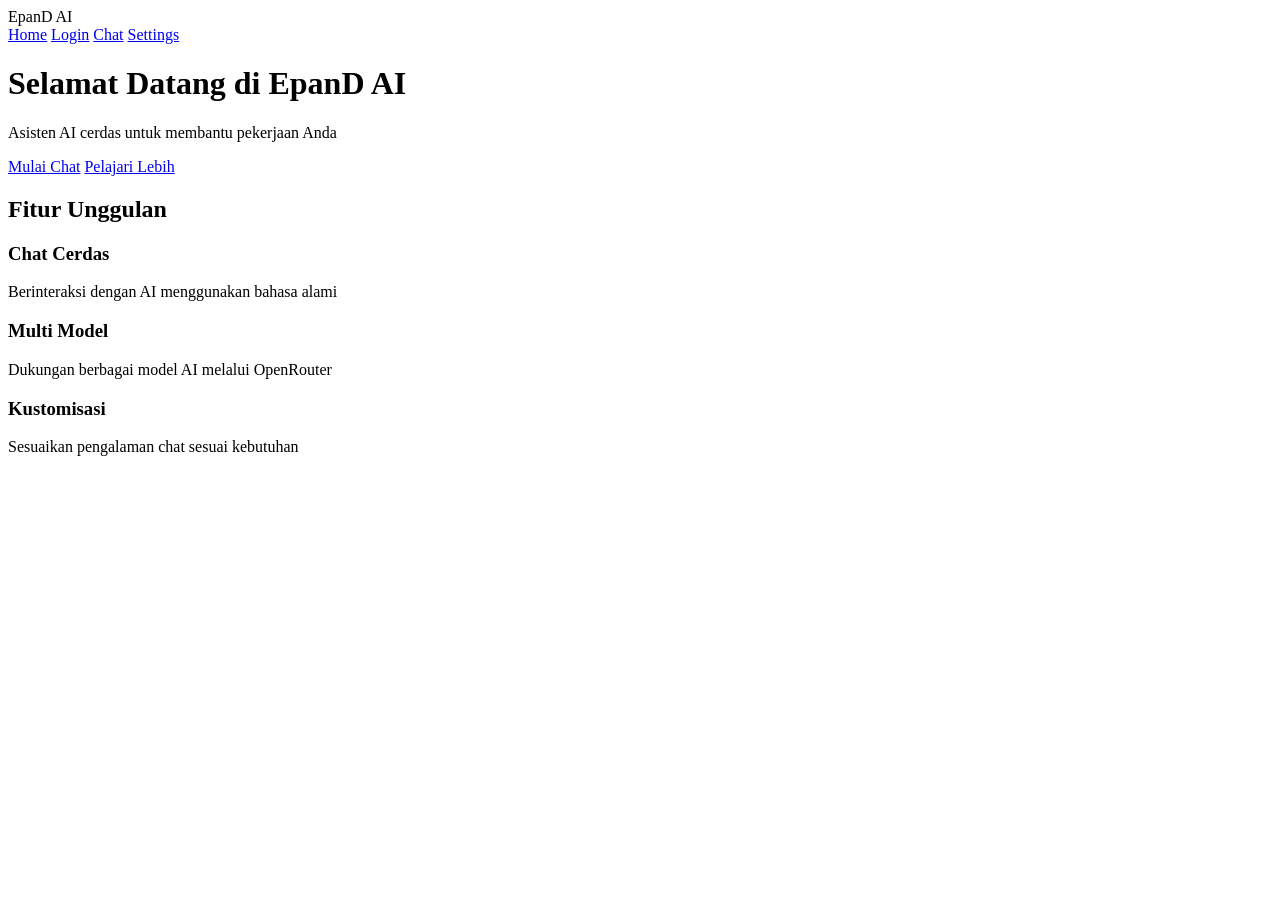
==== index.html @ c9a1cef0 "Add initial HTML structure for EpanD AI homepage" ====
<!DOCTYPE html>
<html lang="id">
<head>
    <meta charset="UTF-8">
    <meta name="viewport" content="width=device-width, initial-scale=1.0">
    <title>EpanD AI - Home</title>
    <link rel="stylesheet" href="css/style.css">
</head>
<body>
    <div class="container">
        <nav class="navbar">
            <div class="logo">EpanD AI</div>
            <div class="nav-links">
                <a href="index.html" class="active">Home</a>
                <a href="login.html">Login</a>
                <a href="chat.html">Chat</a>
                <a href="settings.html">Settings</a>
            </div>
        </nav>

        <main class="hero-section">
            <h1>Selamat Datang di EpanD AI</h1>
            <p>Asisten AI cerdas untuk membantu pekerjaan Anda</p>
            <div class="cta-buttons">
                <a href="login.html" class="btn btn-primary">Mulai Chat</a>
                <a href="#features" class="btn btn-secondary">Pelajari Lebih</a>
            </div>
        </main>

        <section id="features" class="features">
            <h2>Fitur Unggulan</h2>
            <div class="feature-grid">
                <div class="feature-card">
                    <h3>Chat Cerdas</h3>
                    <p>Berinteraksi dengan AI menggunakan bahasa alami</p>
                </div>
                <div class="feature-card">
                    <h3>Multi Model</h3>
                    <p>Dukungan berbagai model AI melalui OpenRouter</p>
                </div>
                <div class="feature-card">
                    <h3>Kustomisasi</h3>
                    <p>Sesuaikan pengalaman chat sesuai kebutuhan</p>
                </div>
            </div>
        </section>
    </div>
    <script src="js/auth.js"></script>
</body>
</html>
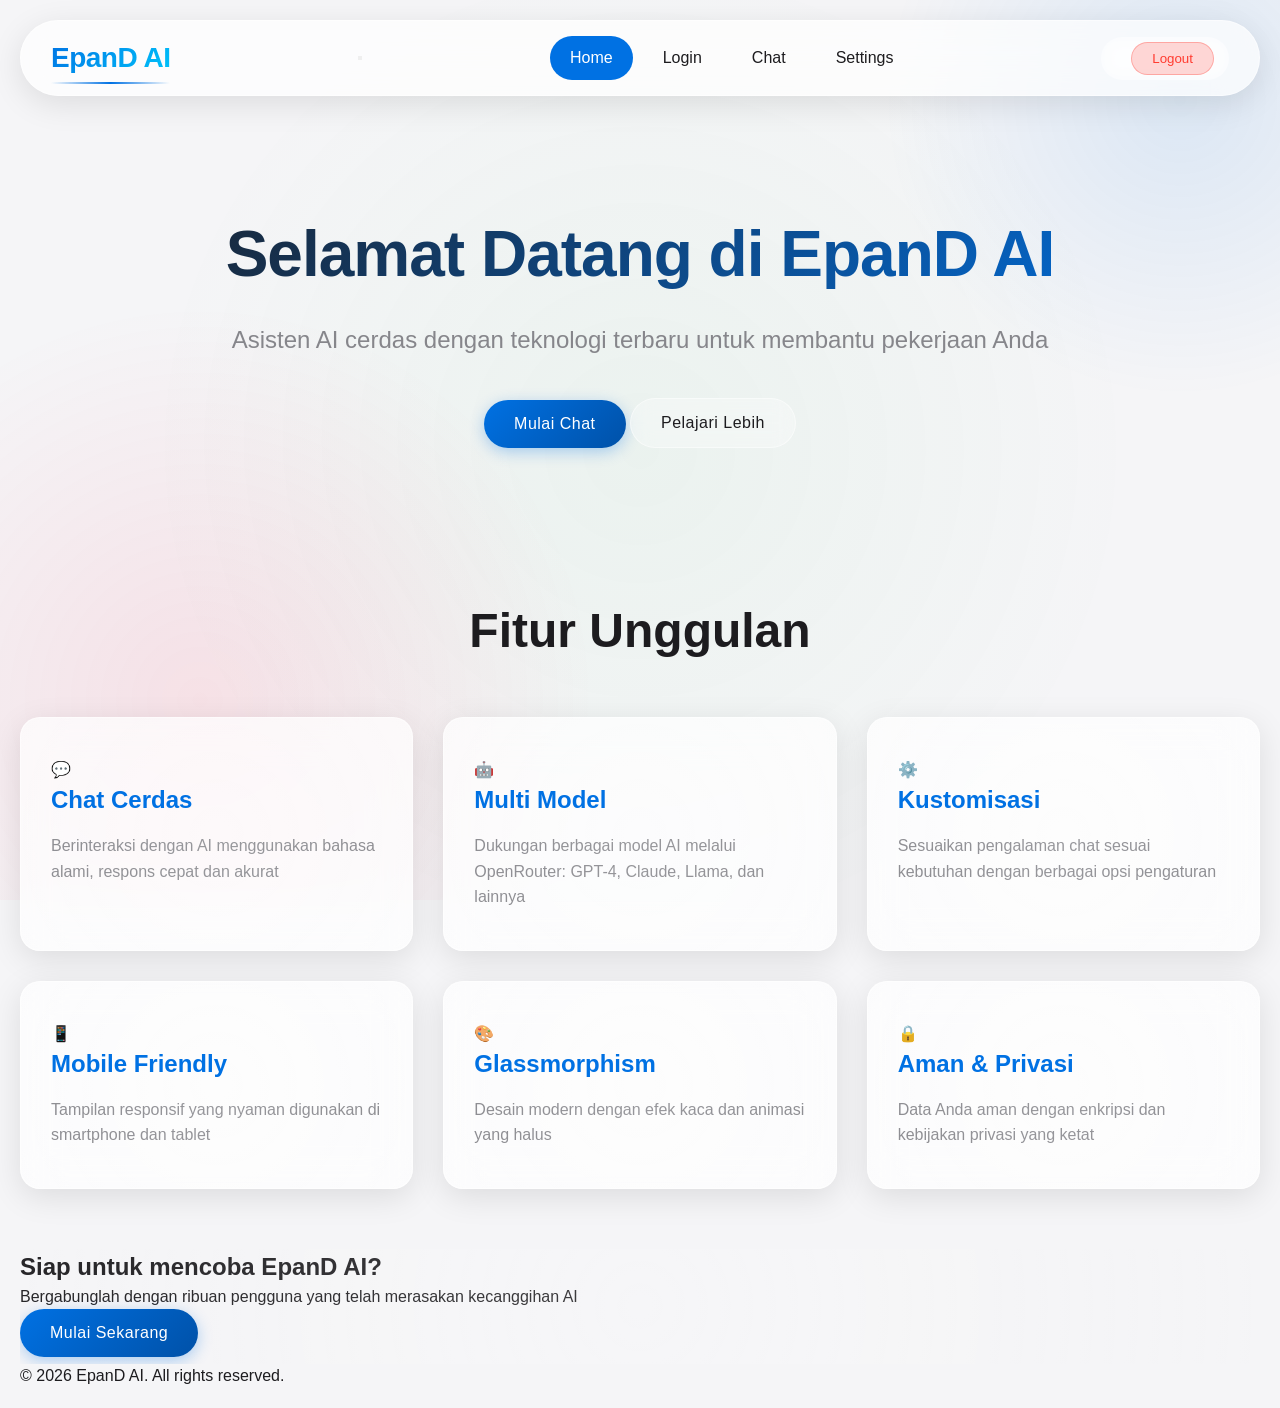
==== commit eba0fbec: "Update Enhanced mobile responsiveness and added animated background and menu overlay for better user" ====
--- a/index.html
+++ b/index.html
@@ -2,49 +2,118 @@
 <html lang="id">
 <head>
     <meta charset="UTF-8">
-    <meta name="viewport" content="width=device-width, initial-scale=1.0">
+    <meta name="viewport" content="width=device-width, initial-scale=1.0, maximum-scale=1.0, user-scalable=yes">
     <title>EpanD AI - Home</title>
     <link rel="stylesheet" href="css/style.css">
 </head>
 <body>
+    <!-- Animated Background -->
+    <div class="animated-bg">
+        <div class="gradient-orb"></div>
+        <div class="gradient-orb"></div>
+        <div class="gradient-orb"></div>
+    </div>
+
+    <!-- Mobile Menu Overlay -->
+    <div class="menu-overlay" id="menuOverlay" onclick="toggleMenu()"></div>
+
     <div class="container">
+        <!-- Navbar -->
         <nav class="navbar">
             <div class="logo">EpanD AI</div>
-            <div class="nav-links">
+            
+            <!-- Hamburger Menu Button -->
+            <button class="hamburger-btn" id="hamburgerBtn" onclick="toggleMenu()">
+                <span></span>
+                <span></span>
+                <span></span>
+            </button>
+
+            <!-- Navigation Links -->
+            <div class="nav-links" id="navLinks">
                 <a href="index.html" class="active">Home</a>
                 <a href="login.html">Login</a>
                 <a href="chat.html">Chat</a>
                 <a href="settings.html">Settings</a>
+                
+                <!-- Mobile User Info -->
+                <div class="mobile-user-info" id="mobileUserInfo" style="display: none;">
+                    <span id="mobileUsername"></span>
+                    <button onclick="logout()" class="btn-logout">Logout</button>
+                </div>
+            </div>
+
+            <!-- Desktop User Info -->
+            <div class="user-info desktop-only" id="userInfo">
+                <span id="usernameDisplay"></span>
+                <button onclick="logout()" class="btn-logout">Logout</button>
             </div>
         </nav>
 
+        <!-- Main Content -->
         <main class="hero-section">
             <h1>Selamat Datang di EpanD AI</h1>
-            <p>Asisten AI cerdas untuk membantu pekerjaan Anda</p>
+            <p>Asisten AI cerdas dengan teknologi terbaru untuk membantu pekerjaan Anda</p>
             <div class="cta-buttons">
                 <a href="login.html" class="btn btn-primary">Mulai Chat</a>
                 <a href="#features" class="btn btn-secondary">Pelajari Lebih</a>
             </div>
         </main>
 
+        <!-- Features Section -->
         <section id="features" class="features">
             <h2>Fitur Unggulan</h2>
             <div class="feature-grid">
-                <div class="feature-card">
+                <div class="feature-card glass-liquid">
+                    <div class="feature-icon">💬</div>
                     <h3>Chat Cerdas</h3>
-                    <p>Berinteraksi dengan AI menggunakan bahasa alami</p>
+                    <p>Berinteraksi dengan AI menggunakan bahasa alami, respons cepat dan akurat</p>
                 </div>
-                <div class="feature-card">
+                <div class="feature-card glass-liquid">
+                    <div class="feature-icon">🤖</div>
                     <h3>Multi Model</h3>
-                    <p>Dukungan berbagai model AI melalui OpenRouter</p>
+                    <p>Dukungan berbagai model AI melalui OpenRouter: GPT-4, Claude, Llama, dan lainnya</p>
                 </div>
-                <div class="feature-card">
+                <div class="feature-card glass-liquid">
+                    <div class="feature-icon">⚙️</div>
                     <h3>Kustomisasi</h3>
-                    <p>Sesuaikan pengalaman chat sesuai kebutuhan</p>
+                    <p>Sesuaikan pengalaman chat sesuai kebutuhan dengan berbagai opsi pengaturan</p>
+                </div>
+                <div class="feature-card glass-liquid">
+                    <div class="feature-icon">📱</div>
+                    <h3>Mobile Friendly</h3>
+                    <p>Tampilan responsif yang nyaman digunakan di smartphone dan tablet</p>
+                </div>
+                <div class="feature-card glass-liquid">
+                    <div class="feature-icon">🎨</div>
+                    <h3>Glassmorphism</h3>
+                    <p>Desain modern dengan efek kaca dan animasi yang halus</p>
+                </div>
+                <div class="feature-card glass-liquid">
+                    <div class="feature-icon">🔒</div>
+                    <h3>Aman & Privasi</h3>
+                    <p>Data Anda aman dengan enkripsi dan kebijakan privasi yang ketat</p>
                 </div>
             </div>
         </section>
+
+        <!-- CTA Section -->
+        <section class="cta-section">
+            <div class="cta-content glass-liquid">
+                <h2>Siap untuk mencoba EpanD AI?</h2>
+                <p>Bergabunglah dengan ribuan pengguna yang telah merasakan kecanggihan AI</p>
+                <a href="login.html" class="btn btn-primary btn-large">Mulai Sekarang</a>
+            </div>
+        </section>
+
+        <!-- Footer -->
+        <footer class="footer">
+            <p>&copy; 2026 EpanD AI. All rights reserved.</p>
+        </footer>
     </div>
+
+    <script src="config/config.js"></script>
     <script src="js/auth.js"></script>
+    <script src="js/main.js"></script>
 </body>
 </html>
--- a/css/style.css
+++ b/css/style.css
@@ -0,0 +1,1034 @@
+/* ===== VARIABLES ===== */
+:root {
+    --primary-color: #0071e3;
+    --primary-hover: #0077ed;
+    --secondary-color: #86868b;
+    --background-dark: #000000;
+    --background-light: #f5f5f7;
+    --glass-background: rgba(255, 255, 255, 0.7);
+    --glass-background-dark: rgba(0, 0, 0, 0.7);
+    --glass-border: rgba(255, 255, 255, 0.5);
+    --glass-shadow: 0 8px 32px rgba(0, 0, 0, 0.1);
+    --text-primary: #1d1c1f;
+    --text-secondary: #86868b;
+    --text-light: #f5f5f7;
+    --blur-amount: 20px;
+    --border-radius: 20px;
+    --border-radius-sm: 12px;
+    --transition-smooth: all 0.3s cubic-bezier(0.4, 0, 0.2, 1);
+    --transition-bounce: all 0.5s cubic-bezier(0.68, -0.55, 0.265, 1.55);
+    --gradient-gold: linear-gradient(135deg, #d4af37, #f9f0c1);
+    --gradient-silver: linear-gradient(135deg, #e3e4e5, #b4b5b7);
+    --gradient-space: linear-gradient(135deg, #0f2027, #203a43, #2c5364);
+}
+
+/* ===== RESET & BASE ===== */
+* {
+    margin: 0;
+    padding: 0;
+    box-sizing: border-box;
+}
+
+body {
+    font-family: -apple-system, BlinkMacSystemFont, 'Segoe UI', Roboto, Oxygen, Ubuntu, Cantarell, sans-serif;
+    background: var(--background-light);
+    color: var(--text-primary);
+    line-height: 1.5;
+    -webkit-font-smoothing: antialiased;
+    -moz-osx-font-smoothing: grayscale;
+    overflow-x: hidden;
+}
+
+/* ===== BACKGROUND ANIMATIONS ===== */
+.animated-bg {
+    position: fixed;
+    top: 0;
+    left: 0;
+    width: 100%;
+    height: 100%;
+    z-index: -1;
+    overflow: hidden;
+}
+
+.gradient-orb {
+    position: absolute;
+    width: 600px;
+    height: 600px;
+    background: radial-gradient(circle, rgba(0,113,227,0.1) 0%, rgba(0,113,227,0) 70%);
+    border-radius: 50%;
+    animation: float 20s ease-in-out infinite;
+}
+
+.gradient-orb:nth-child(1) {
+    top: -200px;
+    right: -200px;
+    animation-delay: 0s;
+}
+
+.gradient-orb:nth-child(2) {
+    bottom: -200px;
+    left: -200px;
+    width: 800px;
+    height: 800px;
+    background: radial-gradient(circle, rgba(255,45,85,0.1) 0%, rgba(255,45,85,0) 70%);
+    animation-delay: -5s;
+}
+
+.gradient-orb:nth-child(3) {
+    top: 50%;
+    left: 50%;
+    transform: translate(-50%, -50%);
+    width: 1000px;
+    height: 1000px;
+    background: radial-gradient(circle, rgba(52,199,89,0.05) 0%, rgba(52,199,89,0) 70%);
+    animation: pulse 15s ease-in-out infinite;
+}
+
+@keyframes float {
+    0%, 100% { transform: translate(0, 0) rotate(0deg); }
+    33% { transform: translate(30px, -50px) rotate(120deg); }
+    66% { transform: translate(-20px, 20px) rotate(240deg); }
+}
+
+@keyframes pulse {
+    0%, 100% { transform: translate(-50%, -50%) scale(1); opacity: 0.5; }
+    50% { transform: translate(-50%, -50%) scale(1.2); opacity: 0.8; }
+}
+
+/* ===== CONTAINER ===== */
+.container {
+    max-width: 1400px;
+    margin: 0 auto;
+    padding: 20px;
+    position: relative;
+    min-height: 100vh;
+    display: flex;
+    flex-direction: column;
+}
+
+/* ===== GLASS NAVBAR ===== */
+.navbar {
+    display: flex;
+    justify-content: space-between;
+    align-items: center;
+    padding: 15px 30px;
+    background: var(--glass-background);
+    backdrop-filter: blur(var(--blur-amount));
+    -webkit-backdrop-filter: blur(var(--blur-amount));
+    border-radius: 50px;
+    border: 1px solid var(--glass-border);
+    box-shadow: var(--glass-shadow);
+    margin-bottom: 30px;
+    animation: slideDown 0.5s ease-out;
+}
+
+@keyframes slideDown {
+    from {
+        transform: translateY(-100%);
+        opacity: 0;
+    }
+    to {
+        transform: translateY(0);
+        opacity: 1;
+    }
+}
+
+.logo {
+    font-size: 28px;
+    font-weight: 600;
+    background: linear-gradient(135deg, #0071e3, #00c6fb);
+    -webkit-background-clip: text;
+    -webkit-text-fill-color: transparent;
+    background-clip: text;
+    letter-spacing: -0.5px;
+    position: relative;
+}
+
+.logo::after {
+    content: '';
+    position: absolute;
+    bottom: -5px;
+    left: 0;
+    width: 100%;
+    height: 2px;
+    background: linear-gradient(90deg, transparent, #0071e3, transparent);
+    animation: shimmer 2s infinite;
+}
+
+@keyframes shimmer {
+    0% { transform: translateX(-100%); }
+    100% { transform: translateX(100%); }
+}
+
+.nav-links {
+    display: flex;
+    gap: 10px;
+}
+
+.nav-links a {
+    text-decoration: none;
+    color: var(--text-primary);
+    font-weight: 500;
+    padding: 10px 20px;
+    border-radius: 30px;
+    transition: var(--transition-smooth);
+    position: relative;
+    overflow: hidden;
+}
+
+.nav-links a::before {
+    content: '';
+    position: absolute;
+    top: 50%;
+    left: 50%;
+    width: 0;
+    height: 0;
+    background: rgba(255, 255, 255, 0.3);
+    border-radius: 50%;
+    transform: translate(-50%, -50%);
+    transition: width 0.6s, height 0.6s;
+}
+
+.nav-links a:hover::before {
+    width: 200px;
+    height: 200px;
+}
+
+.nav-links a:hover,
+.nav-links a.active {
+    background: rgba(255, 255, 255, 0.2);
+    color: #0071e3;
+}
+
+.nav-links a.active {
+    background: #0071e3;
+    color: white;
+}
+
+/* ===== USER INFO ===== */
+.user-info {
+    display: flex;
+    align-items: center;
+    gap: 15px;
+    padding: 5px 15px;
+    background: rgba(255, 255, 255, 0.2);
+    border-radius: 40px;
+    backdrop-filter: blur(10px);
+}
+
+.user-info span {
+    font-weight: 500;
+    color: var(--text-primary);
+}
+
+.btn-logout {
+    padding: 8px 20px;
+    background: rgba(255, 59, 48, 0.2);
+    border: 1px solid rgba(255, 59, 48, 0.3);
+    color: #ff3b30;
+    border-radius: 30px;
+    cursor: pointer;
+    font-weight: 500;
+    transition: var(--transition-smooth);
+    backdrop-filter: blur(5px);
+}
+
+.btn-logout:hover {
+    background: #ff3b30;
+    color: white;
+    transform: scale(1.05);
+}
+
+/* ===== BUTTONS ===== */
+.btn {
+    padding: 12px 30px;
+    border: none;
+    border-radius: 40px;
+    font-size: 16px;
+    font-weight: 500;
+    cursor: pointer;
+    text-decoration: none;
+    display: inline-block;
+    transition: var(--transition-bounce);
+    position: relative;
+    overflow: hidden;
+    backdrop-filter: blur(10px);
+    letter-spacing: 0.5px;
+}
+
+.btn::before {
+    content: '';
+    position: absolute;
+    top: 0;
+    left: -100%;
+    width: 100%;
+    height: 100%;
+    background: linear-gradient(90deg, transparent, rgba(255,255,255,0.3), transparent);
+    transition: left 0.5s;
+}
+
+.btn:hover::before {
+    left: 100%;
+}
+
+.btn-primary {
+    background: linear-gradient(135deg, #0071e3, #0051a8);
+    color: white;
+    box-shadow: 0 4px 15px rgba(0, 113, 227, 0.3);
+}
+
+.btn-primary:hover {
+    transform: translateY(-2px);
+    box-shadow: 0 8px 25px rgba(0, 113, 227, 0.4);
+}
+
+.btn-secondary {
+    background: rgba(255, 255, 255, 0.3);
+    border: 1px solid rgba(255, 255, 255, 0.5);
+    color: var(--text-primary);
+}
+
+.btn-secondary:hover {
+    background: rgba(255, 255, 255, 0.5);
+    transform: translateY(-2px);
+}
+
+.btn-full {
+    width: 100%;
+}
+
+/* ===== HERO SECTION ===== */
+.hero-section {
+    text-align: center;
+    padding: 80px 0;
+    animation: fadeInUp 1s ease-out;
+}
+
+@keyframes fadeInUp {
+    from {
+        opacity: 0;
+        transform: translateY(30px);
+    }
+    to {
+        opacity: 1;
+        transform: translateY(0);
+    }
+}
+
+.hero-section h1 {
+    font-size: 64px;
+    font-weight: 700;
+    margin-bottom: 20px;
+    background: linear-gradient(135deg, #1d1c1f, #0071e3);
+    -webkit-background-clip: text;
+    -webkit-text-fill-color: transparent;
+    background-clip: text;
+    letter-spacing: -1px;
+}
+
+.hero-section p {
+    font-size: 24px;
+    color: var(--text-secondary);
+    margin-bottom: 40px;
+    animation: fadeIn 1s ease-out 0.3s both;
+}
+
+@keyframes fadeIn {
+    from { opacity: 0; }
+    to { opacity: 1; }
+}
+
+/* ===== FEATURES SECTION ===== */
+.features {
+    padding: 60px 0;
+}
+
+.features h2 {
+    text-align: center;
+    margin-bottom: 50px;
+    font-size: 48px;
+    font-weight: 600;
+    color: var(--text-primary);
+}
+
+.feature-grid {
+    display: grid;
+    grid-template-columns: repeat(auto-fit, minmax(300px, 1fr));
+    gap: 30px;
+}
+
+.feature-card {
+    background: var(--glass-background);
+    backdrop-filter: blur(var(--blur-amount));
+    -webkit-backdrop-filter: blur(var(--blur-amount));
+    padding: 40px 30px;
+    border-radius: var(--border-radius);
+    border: 1px solid var(--glass-border);
+    box-shadow: var(--glass-shadow);
+    transition: var(--transition-bounce);
+    animation: scaleIn 0.5s ease-out;
+    position: relative;
+    overflow: hidden;
+}
+
+@keyframes scaleIn {
+    from {
+        opacity: 0;
+        transform: scale(0.9);
+    }
+    to {
+        opacity: 1;
+        transform: scale(1);
+    }
+}
+
+.feature-card::before {
+    content: '';
+    position: absolute;
+    top: -50%;
+    left: -50%;
+    width: 200%;
+    height: 200%;
+    background: radial-gradient(circle, rgba(255,255,255,0.3) 0%, transparent 70%);
+    opacity: 0;
+    transition: opacity 0.5s;
+}
+
+.feature-card:hover::before {
+    opacity: 1;
+}
+
+.feature-card:hover {
+    transform: translateY(-10px) scale(1.02);
+    box-shadow: 0 20px 40px rgba(0, 0, 0, 0.2);
+}
+
+.feature-card h3 {
+    font-size: 24px;
+    margin-bottom: 15px;
+    color: #0071e3;
+    position: relative;
+}
+
+.feature-card p {
+    color: var(--text-secondary);
+    line-height: 1.6;
+}
+
+/* ===== LOGIN PAGE ===== */
+.login-container {
+    display: flex;
+    justify-content: center;
+    align-items: center;
+    min-height: 70vh;
+}
+
+.login-box {
+    background: var(--glass-background);
+    backdrop-filter: blur(var(--blur-amount));
+    -webkit-backdrop-filter: blur(var(--blur-amount));
+    padding: 50px;
+    border-radius: var(--border-radius);
+    border: 1px solid var(--glass-border);
+    box-shadow: var(--glass-shadow);
+    width: 100%;
+    max-width: 450px;
+    animation: slideUp 0.5s ease-out;
+}
+
+@keyframes slideUp {
+    from {
+        opacity: 0;
+        transform: translateY(50px);
+    }
+    to {
+        opacity: 1;
+        transform: translateY(0);
+    }
+}
+
+.login-box h2 {
+    text-align: center;
+    margin-bottom: 30px;
+    font-size: 32px;
+    font-weight: 600;
+}
+
+.form-group {
+    margin-bottom: 25px;
+    position: relative;
+}
+
+.form-group label {
+    display: block;
+    margin-bottom: 8px;
+    font-weight: 500;
+    color: var(--text-primary);
+    font-size: 14px;
+    letter-spacing: 0.5px;
+}
+
+.form-group input {
+    width: 100%;
+    padding: 15px 20px;
+    border: 2px solid transparent;
+    background: rgba(255, 255, 255, 0.3);
+    border-radius: 40px;
+    font-size: 16px;
+    transition: var(--transition-smooth);
+    outline: none;
+    color: var(--text-primary);
+}
+
+.form-group input:focus {
+    border-color: #0071e3;
+    background: rgba(255, 255, 255, 0.5);
+    box-shadow: 0 0 0 4px rgba(0, 113, 227, 0.1);
+}
+
+.form-group input::placeholder {
+    color: rgba(0, 0, 0, 0.3);
+}
+
+/* ===== CHAT PAGE ===== */
+.chat-container {
+    flex: 1;
+    display: grid;
+    grid-template-columns: 280px 1fr;
+    gap: 20px;
+    min-height: 0;
+    height: calc(100vh - 120px);
+    animation: fadeIn 0.5s ease-out;
+}
+
+.chat-sidebar {
+    background: var(--glass-background);
+    backdrop-filter: blur(var(--blur-amount));
+    -webkit-backdrop-filter: blur(var(--blur-amount));
+    border-radius: var(--border-radius);
+    border: 1px solid var(--glass-border);
+    padding: 25px;
+    display: flex;
+    flex-direction: column;
+    gap: 20px;
+    box-shadow: var(--glass-shadow);
+}
+
+.model-selector {
+    margin-bottom: 20px;
+}
+
+.model-selector label {
+    display: block;
+    margin-bottom: 10px;
+    font-weight: 500;
+    color: var(--text-primary);
+    font-size: 14px;
+    letter-spacing: 0.5px;
+}
+
+.model-select {
+    width: 100%;
+    padding: 12px 20px;
+    border: 2px solid transparent;
+    background: rgba(255, 255, 255, 0.3);
+    border-radius: 40px;
+    font-size: 14px;
+    transition: var(--transition-smooth);
+    outline: none;
+    color: var(--text-primary);
+    cursor: pointer;
+    appearance: none;
+    background-image: url("data:image/svg+xml,%3Csvg xmlns='http://www.w3.org/2000/svg' width='24' height='24' viewBox='0 0 24 24' fill='none' stroke='%230071e3' stroke-width='2' stroke-linecap='round' stroke-linejoin='round'%3E%3Cpolyline points='6 9 12 15 18 9'%3E%3C/polyline%3E%3C/svg%3E");
+    background-repeat: no-repeat;
+    background-position: right 15px center;
+    background-size: 16px;
+}
+
+.model-select:focus {
+    border-color: #0071e3;
+    background: rgba(255, 255, 255, 0.5);
+}
+
+.chat-info {
+    padding: 20px;
+    background: rgba(255, 255, 255, 0.2);
+    border-radius: var(--border-radius-sm);
+    margin-bottom: 20px;
+}
+
+.chat-info h4 {
+    margin-bottom: 15px;
+    color: #0071e3;
+}
+
+.chat-info p {
+    margin-bottom: 8px;
+    color: var(--text-secondary);
+    font-size: 14px;
+}
+
+.chat-main {
+    display: flex;
+    flex-direction: column;
+    background: var(--glass-background);
+    backdrop-filter: blur(var(--blur-amount));
+    -webkit-backdrop-filter: blur(var(--blur-amount));
+    border-radius: var(--border-radius);
+    border: 1px solid var(--glass-border);
+    overflow: hidden;
+    box-shadow: var(--glass-shadow);
+}
+
+.chat-messages {
+    flex: 1;
+    overflow-y: auto;
+    padding: 30px;
+    display: flex;
+    flex-direction: column;
+    gap: 20px;
+}
+
+.message {
+    display: flex;
+    animation: messageSlide 0.3s ease-out;
+}
+
+@keyframes messageSlide {
+    from {
+        opacity: 0;
+        transform: translateY(20px);
+    }
+    to {
+        opacity: 1;
+        transform: translateY(0);
+    }
+}
+
+.user-message {
+    justify-content: flex-end;
+}
+
+.ai-message {
+    justify-content: flex-start;
+}
+
+.message-content {
+    max-width: 70%;
+    padding: 15px 20px;
+    border-radius: 25px;
+    font-size: 15px;
+    line-height: 1.5;
+    position: relative;
+    box-shadow: 0 2px 10px rgba(0, 0, 0, 0.05);
+}
+
+.user-message .message-content {
+    background: linear-gradient(135deg, #0071e3, #00c6fb);
+    color: white;
+    border-bottom-right-radius: 5px;
+}
+
+.ai-message .message-content {
+    background: rgba(255, 255, 255, 0.5);
+    backdrop-filter: blur(10px);
+    border: 1px solid rgba(255, 255, 255, 0.3);
+    color: var(--text-primary);
+    border-bottom-left-radius: 5px;
+}
+
+.message-content::before {
+    content: '';
+    position: absolute;
+    bottom: 0;
+    width: 15px;
+    height: 15px;
+    background: inherit;
+}
+
+.user-message .message-content::before {
+    right: -8px;
+    border-bottom-right-radius: 15px;
+}
+
+.ai-message .message-content::before {
+    left: -8px;
+    border-bottom-left-radius: 15px;
+}
+
+.chat-input-container {
+    padding: 20px;
+    background: rgba(255, 255, 255, 0.3);
+    backdrop-filter: blur(10px);
+    border-top: 1px solid rgba(255, 255, 255, 0.3);
+}
+
+.chat-input-wrapper {
+    display: flex;
+    gap: 15px;
+    align-items: flex-end;
+}
+
+.chat-input-wrapper textarea {
+    flex: 1;
+    padding: 15px 20px;
+    border: 2px solid transparent;
+    background: rgba(255, 255, 255, 0.5);
+    border-radius: 30px;
+    resize: none;
+    font-family: inherit;
+    font-size: 15px;
+    line-height: 1.5;
+    max-height: 150px;
+    min-height: 55px;
+    transition: var(--transition-smooth);
+    outline: none;
+}
+
+.chat-input-wrapper textarea:focus {
+    border-color: #0071e3;
+    background: rgba(255, 255, 255, 0.8);
+    box-shadow: 0 0 0 4px rgba(0, 113, 227, 0.1);
+}
+
+.chat-input-wrapper textarea:disabled {
+    opacity: 0.6;
+    cursor: not-allowed;
+}
+
+.chat-input-wrapper button {
+    padding: 15px 35px;
+    border-radius: 30px;
+    font-weight: 600;
+    letter-spacing: 0.5px;
+}
+
+/* ===== SETTINGS PAGE ===== */
+.settings-container {
+    background: var(--glass-background);
+    backdrop-filter: blur(var(--blur-amount));
+    -webkit-backdrop-filter: blur(var(--blur-amount));
+    padding: 40px;
+    border-radius: var(--border-radius);
+    border: 1px solid var(--glass-border);
+    box-shadow: var(--glass-shadow);
+    animation: fadeIn 0.5s ease-out;
+}
+
+.settings-container h2 {
+    margin-bottom: 30px;
+    font-size: 32px;
+    font-weight: 600;
+    background: linear-gradient(135deg, #0071e3, #00c6fb);
+    -webkit-background-clip: text;
+    -webkit-text-fill-color: transparent;
+    background-clip: text;
+}
+
+.settings-section {
+    margin-bottom: 40px;
+    padding: 30px;
+    background: rgba(255, 255, 255, 0.2);
+    border-radius: var(--border-radius-sm);
+    transition: var(--transition-smooth);
+}
+
+.settings-section:hover {
+    background: rgba(255, 255, 255, 0.3);
+    transform: translateX(5px);
+}
+
+.settings-section h3 {
+    margin-bottom: 25px;
+    color: #0071e3;
+    font-size: 20px;
+    font-weight: 600;
+}
+
+.setting-item {
+    display: flex;
+    align-items: center;
+    margin-bottom: 20px;
+    padding: 10px;
+    border-radius: 40px;
+    transition: var(--transition-smooth);
+}
+
+.setting-item:hover {
+    background: rgba(255, 255, 255, 0.2);
+}
+
+.setting-item label {
+    width: 150px;
+    font-weight: 500;
+    color: var(--text-primary);
+}
+
+.setting-item input[type="text"],
+.setting-item input[type="password"],
+.setting-item input[type="number"],
+.setting-item select {
+    flex: 1;
+    padding: 12px 20px;
+    border: 2px solid transparent;
+    background: rgba(255, 255, 255, 0.3);
+    border-radius: 40px;
+    font-size: 14px;
+    transition: var(--transition-smooth);
+    outline: none;
+    color: var(--text-primary);
+}
+
+.setting-item input:focus,
+.setting-item select:focus {
+    border-color: #0071e3;
+    background: rgba(255, 255, 255, 0.5);
+}
+
+.setting-item input[type="range"] {
+    width: 300px;
+    margin-right: 15px;
+    -webkit-appearance: none;
+    background: transparent;
+}
+
+.setting-item input[type="range"]::-webkit-slider-runnable-track {
+    width: 100%;
+    height: 5px;
+    background: rgba(0, 113, 227, 0.2);
+    border-radius: 10px;
+}
+
+.setting-item input[type="range"]::-webkit-slider-thumb {
+    -webkit-appearance: none;
+    width: 20px;
+    height: 20px;
+    background: #0071e3;
+    border-radius: 50%;
+    margin-top: -7.5px;
+    cursor: pointer;
+    transition: var(--transition-bounce);
+}
+
+.setting-item input[type="range"]::-webkit-slider-thumb:hover {
+    transform: scale(1.2);
+    box-shadow: 0 0 10px #0071e3;
+}
+
+/* ===== NOTIFICATION ===== */
+.notification {
+    position: fixed;
+    top: 30px;
+    right: 30px;
+    background: var(--glass-background);
+    backdrop-filter: blur(var(--blur-amount));
+    -webkit-backdrop-filter: blur(var(--blur-amount));
+    color: var(--text-primary);
+    padding: 15px 30px;
+    border-radius: 50px;
+    border: 1px solid var(--glass-border);
+    box-shadow: var(--glass-shadow);
+    z-index: 1000;
+    animation: notificationSlide 0.5s cubic-bezier(0.68, -0.55, 0.265, 1.55);
+}
+
+@keyframes notificationSlide {
+    from {
+        transform: translateX(100%) scale(0.5);
+        opacity: 0;
+    }
+    to {
+        transform: translateX(0) scale(1);
+        opacity: 1;
+    }
+}
+
+/* ===== LOADING ANIMATION ===== */
+.loading {
+    position: relative;
+}
+
+.loading .message-content {
+    background: linear-gradient(90deg, 
+        rgba(255,255,255,0.1) 25%, 
+        rgba(255,255,255,0.3) 50%, 
+        rgba(255,255,255,0.1) 75%
+    );
+    background-size: 200% 100%;
+    animation: loading 1.5s infinite;
+    color: transparent;
+}
+
+@keyframes loading {
+    0% { background-position: 200% 0; }
+    100% { background-position: -200% 0; }
+}
+
+/* ===== DARK MODE SUPPORT ===== */
+@media (prefers-color-scheme: dark) {
+    :root {
+        --background-light: #000000;
+        --text-primary: #f5f5f7;
+        --text-secondary: #86868b;
+        --glass-background: rgba(30, 30, 30, 0.7);
+        --glass-border: rgba(255, 255, 255, 0.1);
+    }
+    
+    .form-group input::placeholder {
+        color: rgba(255, 255, 255, 0.3);
+    }
+    
+    .model-select {
+        background-color: rgba(0, 0, 0, 0.3);
+        color: var(--text-light);
+    }
+}
+
+/* ===== RESPONSIVE DESIGN ===== */
+@media (max-width: 1024px) {
+    .hero-section h1 {
+        font-size: 48px;
+    }
+    
+    .chat-container {
+        grid-template-columns: 240px 1fr;
+    }
+}
+
+@media (max-width: 768px) {
+    .navbar {
+        flex-direction: column;
+        gap: 15px;
+        border-radius: 30px;
+    }
+    
+    .nav-links {
+        flex-wrap: wrap;
+        justify-content: center;
+    }
+    
+    .hero-section h1 {
+        font-size: 36px;
+    }
+    
+    .hero-section p {
+        font-size: 18px;
+    }
+    
+    .chat-container {
+        grid-template-columns: 1fr;
+    }
+    
+    .chat-sidebar {
+        display: none;
+    }
+    
+    .chat-input-wrapper {
+        flex-direction: column;
+    }
+    
+    .chat-input-wrapper button {
+        width: 100%;
+    }
+    
+    .setting-item {
+        flex-direction: column;
+        align-items: flex-start;
+    }
+    
+    .setting-item label {
+        margin-bottom: 8px;
+    }
+    
+    .setting-item input[type="range"] {
+        width: 100%;
+    }
+    
+    .settings-container {
+        padding: 20px;
+    }
+}
+
+@media (max-width: 480px) {
+    .container {
+        padding: 10px;
+    }
+    
+    .hero-section {
+        padding: 40px 0;
+    }
+    
+    .hero-section h1 {
+        font-size: 28px;
+    }
+    
+    .feature-card {
+        padding: 25px;
+    }
+    
+    .message-content {
+        max-width: 85%;
+    }
+}
+
+/* ===== SCROLLBAR STYLING ===== */
+::-webkit-scrollbar {
+    width: 8px;
+    height: 8px;
+}
+
+::-webkit-scrollbar-track {
+    background: rgba(255, 255, 255, 0.1);
+    border-radius: 10px;
+}
+
+::-webkit-scrollbar-thumb {
+    background: rgba(0, 113, 227, 0.3);
+    border-radius: 10px;
+    transition: var(--transition-smooth);
+}
+
+::-webkit-scrollbar-thumb:hover {
+    background: rgba(0, 113, 227, 0.5);
+}
+
+/* ===== GLASS LIQUID EFFECT ===== */
+.glass-liquid {
+    position: relative;
+    overflow: hidden;
+}
+
+.glass-liquid::before {
+    content: '';
+    position: absolute;
+    top: -50%;
+    left: -50%;
+    width: 200%;
+    height: 200%;
+    background: radial-gradient(circle, rgba(255,255,255,0.3) 0%, transparent 70%);
+    animation: liquid 10s linear infinite;
+    opacity: 0.5;
+    pointer-events: none;
+}
+
+@keyframes liquid {
+    0% {
+        transform: rotate(0deg) scale(1);
+    }
+    50% {
+        transform: rotate(180deg) scale(1.2);
+    }
+    100% {
+        transform: rotate(360deg) scale(1);
+    }
+}
+
+/* ===== ADD TO HTML ===== */
+/* Tambahkan ini di setiap halaman setelah <body> */
+/* 
+<div class="animated-bg">
+    <div class="gradient-orb"></div>
+    <div class="gradient-orb"></div>
+    <div class="gradient-orb"></div>
+</div>
+*/
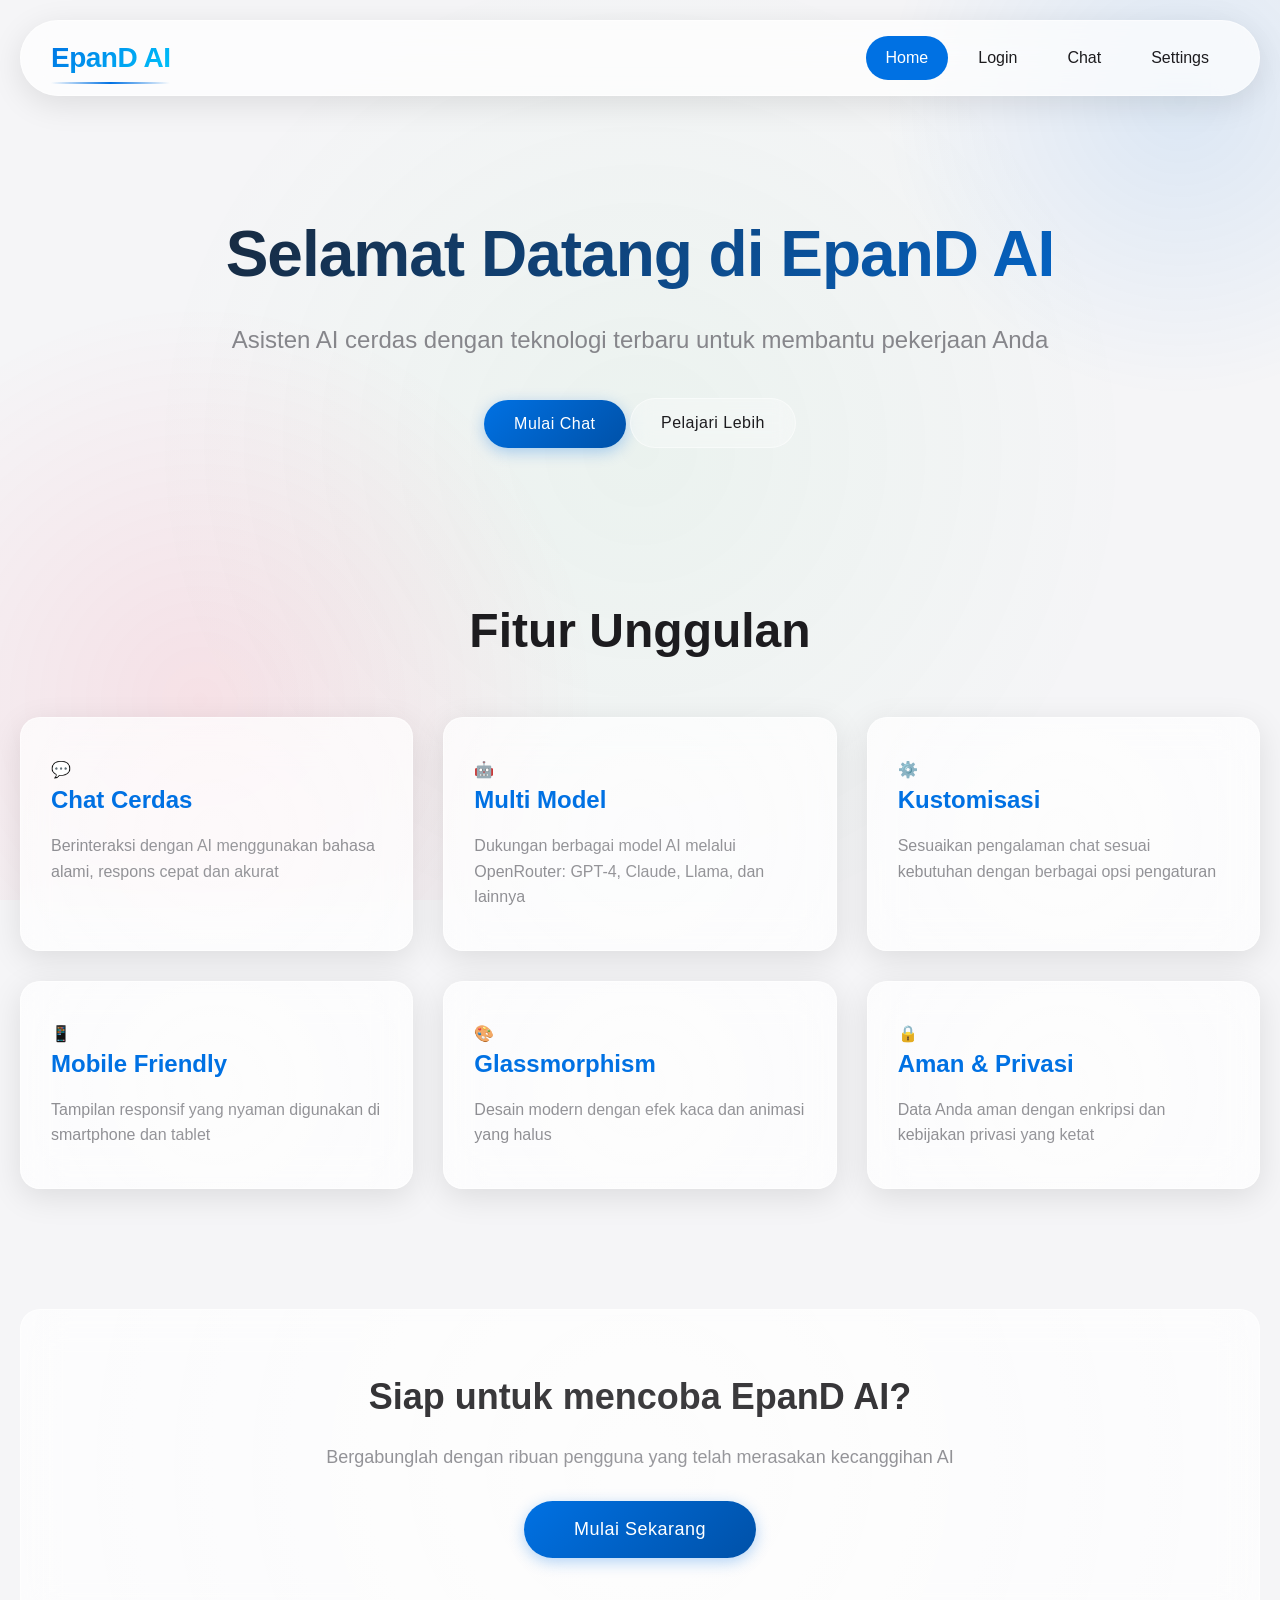
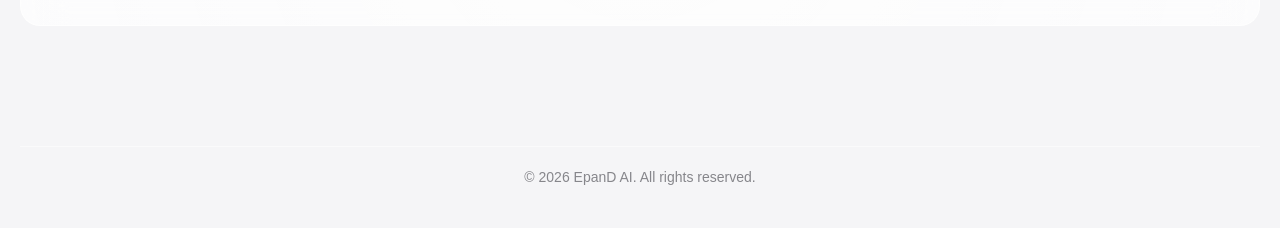
==== commit 5779da8d: "Remove mobile user info section Removed mobile user info section from index.html." ====
--- a/index.html
+++ b/index.html
@@ -35,13 +35,6 @@
                 <a href="login.html">Login</a>
                 <a href="chat.html">Chat</a>
                 <a href="settings.html">Settings</a>
-                
-                <!-- Mobile User Info -->
-                <div class="mobile-user-info" id="mobileUserInfo" style="display: none;">
-                    <span id="mobileUsername"></span>
-                    <button onclick="logout()" class="btn-logout">Logout</button>
-                </div>
-            </div>
 
             <!-- Desktop User Info -->
             <div class="user-info desktop-only" id="userInfo">
--- a/css/style.css
+++ b/css/style.css
@@ -1023,12 +1023,799 @@
     }
 }
 
-/* ===== ADD TO HTML ===== */
-/* Tambahkan ini di setiap halaman setelah <body> */
-/* 
-<div class="animated-bg">
-    <div class="gradient-orb"></div>
-    <div class="gradient-orb"></div>
-    <div class="gradient-orb"></div>
-</div>
-*/
+/* ===== MOBILE-FRIENDLY STYLES ===== */
+
+/* Hamburger Menu */
+.hamburger-btn {
+    display: none;
+    flex-direction: column;
+    justify-content: space-around;
+    width: 30px;
+    height: 30px;
+    background: transparent;
+    border: none;
+    cursor: pointer;
+    padding: 0;
+    z-index: 10;
+}
+
+.hamburger-btn span {
+    width: 30px;
+    height: 3px;
+    background: var(--text-primary);
+    border-radius: 10px;
+    transition: var(--transition-smooth);
+}
+
+.hamburger-btn.active span:nth-child(1) {
+    transform: rotate(45deg) translate(5px, 5px);
+}
+
+.hamburger-btn.active span:nth-child(2) {
+    opacity: 0;
+}
+
+.hamburger-btn.active span:nth-child(3) {
+    transform: rotate(-45deg) translate(7px, -6px);
+}
+
+/* Mobile Navigation */
+.mobile-nav-actions {
+    display: none;
+    align-items: center;
+    gap: 10px;
+}
+
+.icon-btn {
+    background: var(--glass-background);
+    border: 1px solid var(--glass-border);
+    border-radius: 50%;
+    width: 40px;
+    height: 40px;
+    display: flex;
+    align-items: center;
+    justify-content: center;
+    cursor: pointer;
+    backdrop-filter: blur(10px);
+    color: var(--text-primary);
+}
+
+/* Menu Overlay */
+.menu-overlay {
+    display: none;
+    position: fixed;
+    top: 0;
+    left: 0;
+    width: 100%;
+    height: 100%;
+    background: rgba(0, 0, 0, 0.5);
+    backdrop-filter: blur(5px);
+    z-index: 98;
+    opacity: 0;
+    transition: opacity 0.3s ease;
+}
+
+.menu-overlay.active {
+    display: block;
+    opacity: 1;
+}
+
+/* Mobile Chat Sidebar */
+.mobile-chat-sidebar {
+    display: none;
+    position: fixed;
+    top: 0;
+    left: -100%;
+    width: 85%;
+    max-width: 320px;
+    height: 100%;
+    background: var(--glass-background);
+    backdrop-filter: blur(20px);
+    z-index: 99;
+    padding: 20px;
+    transition: left 0.3s cubic-bezier(0.4, 0, 0.2, 1);
+    box-shadow: 2px 0 20px rgba(0, 0, 0, 0.1);
+    overflow-y: auto;
+}
+
+.mobile-chat-sidebar.active {
+    left: 0;
+}
+
+.mobile-sidebar-header {
+    display: flex;
+    justify-content: space-between;
+    align-items: center;
+    margin-bottom: 20px;
+    padding-bottom: 15px;
+    border-bottom: 1px solid var(--glass-border);
+}
+
+.mobile-sidebar-header h3 {
+    color: var(--text-primary);
+    font-size: 18px;
+}
+
+.close-sidebar {
+    background: none;
+    border: none;
+    font-size: 24px;
+    cursor: pointer;
+    color: var(--text-primary);
+    width: 40px;
+    height: 40px;
+    display: flex;
+    align-items: center;
+    justify-content: center;
+    border-radius: 50%;
+    transition: background 0.3s;
+}
+
+.close-sidebar:hover {
+    background: rgba(255, 255, 255, 0.1);
+}
+
+/* Mobile User Info */
+.mobile-user-info {
+    display: flex;
+    align-items: center;
+    gap: 15px;
+    padding: 20px 0;
+    margin-top: 20px;
+    border-top: 1px solid var(--glass-border);
+}
+
+/* Chat Enhancements */
+.chat-header {
+    padding: 15px 20px;
+    background: var(--glass-background);
+    border-bottom: 1px solid var(--glass-border);
+    display: flex;
+    justify-content: space-between;
+    align-items: center;
+}
+
+.online-status {
+    color: #34c759;
+    font-size: 14px;
+    display: flex;
+    align-items: center;
+    gap: 5px;
+}
+
+.message {
+    display: flex;
+    gap: 10px;
+    margin-bottom: 20px;
+}
+
+.message-avatar {
+    width: 36px;
+    height: 36px;
+    border-radius: 50%;
+    background: var(--glass-background);
+    display: flex;
+    align-items: center;
+    justify-content: center;
+    font-size: 18px;
+    border: 1px solid var(--glass-border);
+}
+
+.message-content-wrapper {
+    flex: 1;
+}
+
+.message-sender {
+    font-weight: 600;
+    margin-bottom: 5px;
+    color: var(--text-primary);
+    font-size: 14px;
+}
+
+.message-time {
+    font-size: 11px;
+    color: var(--text-secondary);
+    margin-top: 5px;
+}
+
+.message-content {
+    background: var(--glass-background);
+    padding: 12px 16px;
+    border-radius: 18px;
+    border: 1px solid var(--glass-border);
+    max-width: fit-content;
+}
+
+.user-message .message-content {
+    background: linear-gradient(135deg, #0071e3, #00c6fb);
+    color: white;
+    margin-left: auto;
+}
+
+.user-message {
+    flex-direction: row-reverse;
+}
+
+/* Typing Indicator */
+.typing-indicator {
+    padding: 15px 20px;
+    display: flex;
+    gap: 5px;
+    align-items: center;
+}
+
+.typing-indicator span {
+    width: 8px;
+    height: 8px;
+    background: var(--text-secondary);
+    border-radius: 50%;
+    animation: typing 1.4s infinite;
+}
+
+.typing-indicator span:nth-child(2) {
+    animation-delay: 0.2s;
+}
+
+.typing-indicator span:nth-child(3) {
+    animation-delay: 0.4s;
+}
+
+@keyframes typing {
+    0%, 60%, 100% {
+        transform: translateY(0);
+    }
+    30% {
+        transform: translateY(-10px);
+    }
+}
+
+/* Attach Button */
+.attach-btn {
+    background: var(--glass-background);
+    border: 1px solid var(--glass-border);
+    border-radius: 50%;
+    width: 45px;
+    height: 45px;
+    display: flex;
+    align-items: center;
+    justify-content: center;
+    cursor: pointer;
+    color: var(--text-primary);
+    transition: var(--transition-smooth);
+}
+
+.attach-btn:hover {
+    background: rgba(255, 255, 255, 0.3);
+}
+
+/* Input Hint */
+.input-hint {
+    display: flex;
+    justify-content: space-between;
+    margin-top: 8px;
+    padding: 0 15px;
+    font-size: 11px;
+    color: var(--text-secondary);
+}
+
+/* Settings Tabs Mobile */
+.settings-tabs {
+    display: flex;
+    gap: 10px;
+    overflow-x: auto;
+    padding: 10px 0;
+    margin-bottom: 20px;
+    scrollbar-width: none;
+}
+
+.settings-tabs::-webkit-scrollbar {
+    display: none;
+}
+
+.tab-btn {
+    padding: 10px 20px;
+    background: var(--glass-background);
+    border: 1px solid var(--glass-border);
+    border-radius: 30px;
+    white-space: nowrap;
+    color: var(--text-primary);
+    cursor: pointer;
+    transition: var(--transition-smooth);
+}
+
+.tab-btn.active {
+    background: #0071e3;
+    color: white;
+    border-color: #0071e3;
+}
+
+/* Settings Grid */
+.settings-grid {
+    display: grid;
+    gap: 15px;
+}
+
+.section-header {
+    display: flex;
+    justify-content: space-between;
+    align-items: center;
+    margin-bottom: 20px;
+}
+
+.section-icon {
+    font-size: 24px;
+}
+
+/* Toggle Switch */
+.switch {
+    position: relative;
+    display: inline-block;
+    width: 50px;
+    height: 24px;
+}
+
+.switch input {
+    opacity: 0;
+    width: 0;
+    height: 0;
+}
+
+.slider {
+    position: absolute;
+    cursor: pointer;
+    top: 0;
+    left: 0;
+    right: 0;
+    bottom: 0;
+    background-color: rgba(255, 255, 255, 0.3);
+    transition: .4s;
+    border-radius: 34px;
+}
+
+.slider:before {
+    position: absolute;
+    content: "";
+    height: 20px;
+    width: 20px;
+    left: 2px;
+    bottom: 2px;
+    background-color: white;
+    transition: .4s;
+    border-radius: 50%;
+}
+
+input:checked + .slider {
+    background-color: #0071e3;
+}
+
+input:checked + .slider:before {
+    transform: translateX(26px);
+}
+
+/* Value Badge */
+.value-badge {
+    background: var(--glass-background);
+    padding: 4px 12px;
+    border-radius: 20px;
+    font-size: 12px;
+    border: 1px solid var(--glass-border);
+}
+
+/* Password Input */
+.password-input {
+    display: flex;
+    align-items: center;
+    gap: 5px;
+}
+
+.password-input input {
+    flex: 1;
+}
+
+.toggle-password {
+    background: var(--glass-background);
+    border: 1px solid var(--glass-border);
+    border-radius: 50%;
+    width: 40px;
+    height: 40px;
+    cursor: pointer;
+    display: flex;
+    align-items: center;
+    justify-content: center;
+}
+
+/* Status Badge */
+.status-badge {
+    padding: 4px 12px;
+    border-radius: 20px;
+    font-size: 12px;
+    font-weight: 500;
+}
+
+.status-badge.success {
+    background: rgba(52, 199, 89, 0.2);
+    color: #34c759;
+}
+
+.status-badge.warning {
+    background: rgba(255, 149, 0, 0.2);
+    color: #ff9500;
+}
+
+/* Account Info */
+.account-info {
+    display: flex;
+    gap: 20px;
+    align-items: center;
+    flex-wrap: wrap;
+}
+
+.account-avatar-large {
+    width: 80px;
+    height: 80px;
+    border-radius: 50%;
+    background: linear-gradient(135deg, #0071e3, #00c6fb);
+    display: flex;
+    align-items: center;
+    justify-content: center;
+    font-size: 40px;
+    color: white;
+}
+
+.account-details {
+    flex: 1;
+}
+
+.account-value {
+    font-weight: 500;
+    color: var(--text-primary);
+}
+
+/* Settings Actions */
+.settings-actions {
+    display: flex;
+    gap: 15px;
+    justify-content: flex-end;
+    margin-top: 30px;
+}
+
+.btn-icon {
+    margin-right: 8px;
+}
+
+/* Checkbox Container */
+.checkbox-container {
+    display: flex;
+    align-items: center;
+    gap: 8px;
+    cursor: pointer;
+    position: relative;
+    padding-left: 25px;
+}
+
+.checkbox-container input {
+    position: absolute;
+    opacity: 0;
+    cursor: pointer;
+}
+
+.checkmark {
+    position: absolute;
+    top: 0;
+    left: 0;
+    height: 18px;
+    width: 18px;
+    background: rgba(255, 255, 255, 0.3);
+    border-radius: 4px;
+}
+
+.checkbox-container:hover input ~ .checkmark {
+    background: rgba(255, 255, 255, 0.4);
+}
+
+.checkbox-container input:checked ~ .checkmark {
+    background: #0071e3;
+}
+
+.checkmark:after {
+    content: "";
+    position: absolute;
+    display: none;
+}
+
+.checkbox-container input:checked ~ .checkmark:after {
+    display: block;
+}
+
+.checkbox-container .checkmark:after {
+    left: 6px;
+    top: 2px;
+    width: 5px;
+    height: 10px;
+    border: solid white;
+    border-width: 0 2px 2px 0;
+    transform: rotate(45deg);
+}
+
+/* Form Options */
+.form-options {
+    display: flex;
+    justify-content: space-between;
+    align-items: center;
+    margin-bottom: 20px;
+}
+
+.forgot-password {
+    color: #0071e3;
+    text-decoration: none;
+    font-size: 14px;
+}
+
+/* Register Link */
+.register-link {
+    text-align: center;
+    margin-top: 20px;
+    padding-top: 20px;
+    border-top: 1px solid var(--glass-border);
+}
+
+.register-link a {
+    color: #0071e3;
+    text-decoration: none;
+    font-weight: 500;
+}
+
+/* CTA Section */
+.cta-section {
+    padding: 60px 0;
+}
+
+.cta-content {
+    background: var(--glass-background);
+    backdrop-filter: blur(var(--blur-amount));
+    padding: 60px 40px;
+    border-radius: var(--border-radius);
+    text-align: center;
+    border: 1px solid var(--glass-border);
+}
+
+.cta-content h2 {
+    font-size: 36px;
+    margin-bottom: 20px;
+    color: var(--text-primary);
+}
+
+.cta-content p {
+    font-size: 18px;
+    color: var(--text-secondary);
+    margin-bottom: 30px;
+}
+
+.btn-large {
+    padding: 15px 50px;
+    font-size: 18px;
+}
+
+/* Footer */
+.footer {
+    margin-top: 60px;
+    padding: 20px 0;
+    text-align: center;
+    border-top: 1px solid var(--glass-border);
+    color: var(--text-secondary);
+    font-size: 14px;
+}
+
+.footer-links {
+    display: flex;
+    gap: 20px;
+    justify-content: center;
+    margin-top: 10px;
+}
+
+.footer-links a {
+    color: var(--text-secondary);
+    text-decoration: none;
+    transition: color 0.3s;
+}
+
+.footer-links a:hover {
+    color: #0071e3;
+}
+
+/* Responsive Breakpoints */
+@media (max-width: 1024px) {
+    .feature-grid {
+        grid-template-columns: repeat(2, 1fr);
+    }
+}
+
+@media (max-width: 768px) {
+    .desktop-only {
+        display: none !important;
+    }
+    
+    .mobile-only {
+        display: block !important;
+    }
+    
+    .hamburger-btn {
+        display: flex;
+    }
+    
+    .mobile-nav-actions {
+        display: flex;
+    }
+    
+    .nav-links {
+        position: fixed;
+        top: 0;
+        left: -100%;
+        width: 85%;
+        max-width: 320px;
+        height: 100%;
+        background: var(--glass-background);
+        backdrop-filter: blur(20px);
+        flex-direction: column;
+        padding: 80px 20px 20px;
+        transition: left 0.3s cubic-bezier(0.4, 0, 0.2, 1);
+        z-index: 99;
+        box-shadow: 2px 0 20px rgba(0, 0, 0, 0.1);
+        overflow-y: auto;
+    }
+    
+    .nav-links.active {
+        left: 0;
+    }
+    
+    .nav-links a {
+        width: 100%;
+        text-align: left;
+        padding: 15px 20px;
+        border-radius: 12px;
+    }
+    
+    .nav-links a:hover {
+        background: rgba(255, 255, 255, 0.1);
+    }
+    
+    .navbar {
+        padding: 10px 15px;
+    }
+    
+    .hero-section h1 {
+        font-size: 32px;
+    }
+    
+    .hero-section p {
+        font-size: 16px;
+    }
+    
+    .feature-grid {
+        grid-template-columns: 1fr;
+    }
+    
+    .chat-container {
+        grid-template-columns: 1fr;
+        height: calc(100vh - 140px);
+    }
+    
+    .chat-sidebar {
+        display: none;
+    }
+    
+    .mobile-chat-sidebar {
+        display: block;
+    }
+    
+    .chat-main {
+        border-radius: var(--border-radius);
+    }
+    
+    .chat-input-wrapper {
+        flex-wrap: wrap;
+    }
+    
+    .attach-btn {
+        display: none;
+    }
+    
+    .input-hint {
+        flex-direction: column;
+        align-items: flex-start;
+        gap: 5px;
+    }
+    
+    .settings-container {
+        padding: 20px 15px;
+    }
+    
+    .account-info {
+        flex-direction: column;
+        text-align: center;
+    }
+    
+    .settings-actions {
+        flex-direction: column;
+    }
+    
+    .cta-content {
+        padding: 40px 20px;
+    }
+    
+    .cta-content h2 {
+        font-size: 28px;
+    }
+    
+    .footer-links {
+        flex-wrap: wrap;
+    }
+}
+
+@media (max-width: 480px) {
+    .container {
+        padding: 10px;
+    }
+    
+    .hero-section {
+        padding: 40px 0;
+    }
+    
+    .hero-section h1 {
+        font-size: 28px;
+    }
+    
+    .login-box {
+        padding: 30px 20px;
+    }
+    
+    .feature-card {
+        padding: 20px;
+    }
+    
+    .message-content {
+        max-width: 90%;
+    }
+    
+    .message-avatar {
+        width: 30px;
+        height: 30px;
+        font-size: 16px;
+    }
+    
+    .chat-input-container {
+        padding: 10px;
+    }
+    
+    .chat-input-wrapper textarea {
+        font-size: 14px;
+        padding: 10px 15px;
+    }
+    
+    .btn {
+        padding: 10px 20px;
+        font-size: 14px;
+    }
+    
+    .account-avatar-large {
+        width: 60px;
+        height: 60px;
+        font-size: 30px;
+    }
+}
+
+/* Landscape Mode */
+@media (max-height: 600px) and (orientation: landscape) {
+    .nav-links {
+        padding-top: 60px;
+    }
+    
+    .chat-container {
+        height: calc(100vh - 100px);
+    }
+    
+    .login-container {
+        min-height: auto;
+        padding: 20px 0;
+    }
+}
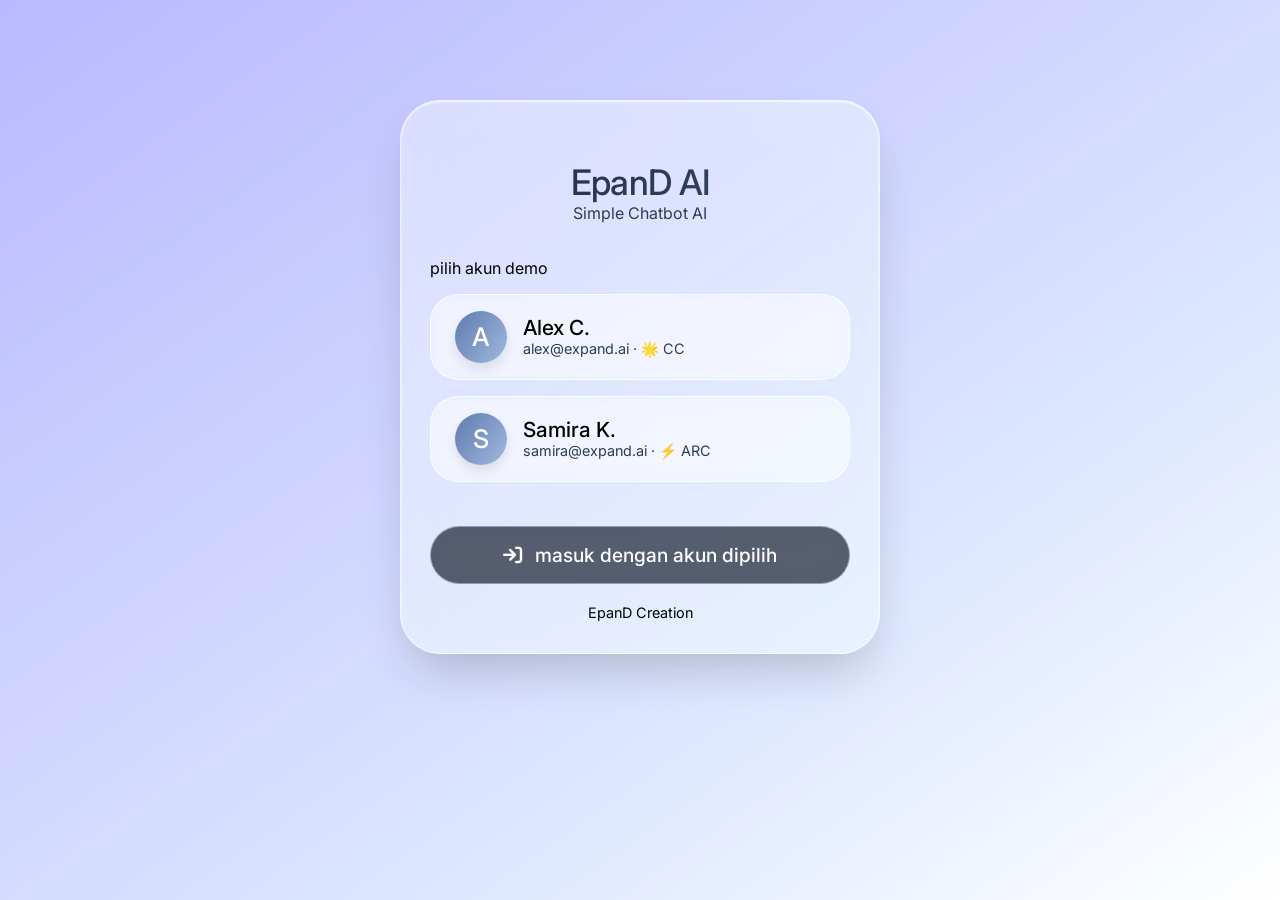
==== commit 01ff55df: "Update title and content in index.html" ====
--- a/index.html
+++ b/index.html
@@ -1,112 +1,796 @@
 <!DOCTYPE html>
-<html lang="id">
+<html lang="en">
 <head>
-    <meta charset="UTF-8">
-    <meta name="viewport" content="width=device-width, initial-scale=1.0, maximum-scale=1.0, user-scalable=yes">
-    <title>EpanD AI - Home</title>
-    <link rel="stylesheet" href="css/style.css">
+  <meta charset="UTF-8">
+  <meta name="viewport" content="width=device-width, initial-scale=1.0, maximum-scale=1.0, user-scalable=yes">
+  <title>EpanD AI</title>
+  <!-- Fonts & Icons -->
+  <link rel="preconnect" href="https://fonts.googleapis.com">
+  <link rel="preconnect" href="https://fonts.gstatic.com" crossorigin>
+  <link href="https://fonts.googleapis.com/css2?family=Inter:opsz,wght@14..32,300;14..32,400;14..32,500;14..32,600&display=swap" rel="stylesheet">
+  <link rel="stylesheet" href="https://cdnjs.cloudflare.com/ajax/libs/font-awesome/6.0.0-beta3/css/all.min.css">
+  <style>
+    * {
+      margin: 0;
+      padding: 0;
+      box-sizing: border-box;
+      font-family: 'Inter', -apple-system, BlinkMacSystemFont, sans-serif;
+    }
+
+    body {
+      min-height: 100vh;
+      background: linear-gradient(145deg, #b8b9ff 0%, #dfe9ff 70%, #ffffff 100%);
+      background-attachment: fixed;
+      display: flex;
+      align-items: center;
+      justify-content: center;
+      padding: 12px;
+      transition: background 0.2s;
+    }
+
+    /* glassmorphism core */
+    .glass-panel {
+      backdrop-filter: blur(20px) saturate(180%);
+      -webkit-backdrop-filter: blur(20px) saturate(180%);
+      background: rgba(255, 255, 255, 0.4);
+      border: 1px solid rgba(255,255,255,0.6);
+      border-radius: 40px;
+      box-shadow: 0 25px 50px -12px rgba(0, 0, 0, 0.2), inset 0 1px 2px rgba(255,255,255,0.8);
+    }
+
+    .glass-card {
+      backdrop-filter: blur(16px) saturate(200%);
+      -webkit-backdrop-filter: blur(16px) saturate(200%);
+      background: rgba(255, 255, 255, 0.3);
+      border: 1px solid rgba(255,255,255,0.5);
+      border-radius: 32px;
+      box-shadow: 0 20px 40px -12px rgba(0,10,30,0.2), inset 0 0 0 1px rgba(255,255,255,0.7);
+    }
+
+    #app {
+      width: 100%;
+      max-width: 1400px;
+      min-height: 85vh;
+      display: flex;
+      flex-direction: column;
+    }
+
+    .screen {
+      display: none;
+      width: 100%;
+      animation: fadeIn 0.35s ease;
+    }
+
+    .screen.active {
+      display: block;
+    }
+
+    @keyframes fadeIn {
+      0% { opacity: 0.6; transform: scale(0.99); }
+      100% { opacity: 1; transform: scale(1); }
+    }
+
+    /* ------ LOGIN PAGE ------ */
+    .login-container {
+      max-width: 480px;
+      margin: 2rem auto;
+      padding: 2rem 1.8rem;
+    }
+
+    .logo-area {
+      text-align: center;
+      margin-bottom: 2.2rem;
+    }
+
+    .logo-icon {
+      font-size: 3.4rem;
+      filter: drop-shadow(0 8px 10px rgba(0,40,100,0.2));
+      color: #1e293b;
+    }
+
+    .logo-area h1 {
+      font-weight: 500;
+      font-size: 2.2rem;
+      letter-spacing: -0.02em;
+      background: linear-gradient(135deg, #1e293b, #3a4a66);
+      -webkit-background-clip: text;
+      -webkit-text-fill-color: transparent;
+      margin-top: 8px;
+    }
+
+    .account-row {
+      display: flex;
+      align-items: center;
+      gap: 1rem;
+      background: rgba(255,255,255,0.3);
+      border-radius: 28px;
+      padding: 1rem 1.5rem;
+      margin-bottom: 1rem;
+      border: 1px solid rgba(255,255,255,0.7);
+      backdrop-filter: blur(8px);
+      transition: all 0.2s;
+      cursor: pointer;
+    }
+
+    .account-row:hover {
+      background: rgba(255,255,255,0.5);
+      border-color: white;
+    }
+
+    .account-avatar {
+      width: 52px;
+      height: 52px;
+      border-radius: 28px;
+      background: linear-gradient(125deg, #5f7bae, #a0b9e0);
+      display: flex;
+      align-items: center;
+      justify-content: center;
+      font-size: 1.6rem;
+      font-weight: 500;
+      color: white;
+      box-shadow: 0 6px 12px rgba(0,0,0,0.1);
+    }
+
+    .account-info h3 {
+      font-weight: 500;
+      font-size: 1.3rem;
+    }
+
+    .account-info p {
+      color: #2c3c54;
+      font-size: 0.9rem;
+    }
+
+    .btn-login {
+      background: rgba(20, 30, 50, 0.7);
+      border: none;
+      backdrop-filter: blur(10px);
+      color: white;
+      font-weight: 500;
+      font-size: 1.2rem;
+      padding: 1rem;
+      border-radius: 40px;
+      width: 100%;
+      margin-top: 1.8rem;
+      border: 1px solid rgba(255,255,255,0.4);
+      transition: 0.2s;
+      cursor: pointer;
+    }
+
+    .btn-login:active {
+      transform: scale(0.97);
+      background: rgba(20, 30, 50, 0.9);
+    }
+
+    /* ------ MAIN LAYOUT with SIDEBAR ------ */
+    .main-layout {
+      display: flex;
+      flex-direction: row;
+      gap: 16px;
+      min-height: 80vh;
+    }
+
+    /* SIDEBAR (settings) */
+    .settings-sidebar {
+      width: 280px;
+      backdrop-filter: blur(20px) saturate(200%);
+      background: rgba(255, 255, 255, 0.3);
+      border: 1px solid rgba(255,255,255,0.5);
+      border-radius: 40px;
+      padding: 1.8rem 1.2rem;
+      display: flex;
+      flex-direction: column;
+      gap: 24px;
+      flex-shrink: 0;
+      transition: all 0.2s;
+      height: fit-content;
+    }
+
+    .settings-sidebar h3 {
+      font-weight: 500;
+      font-size: 1.4rem;
+      color: #1e2b3c;
+      display: flex;
+      align-items: center;
+      gap: 8px;
+      border-bottom: 1px solid rgba(255,255,255,0.4);
+      padding-bottom: 12px;
+    }
+
+    .setting-item {
+      display: flex;
+      align-items: center;
+      justify-content: space-between;
+      margin: 1rem 0;
+    }
+
+    .setting-item label {
+      font-weight: 450;
+    }
+
+    /* toggle switch */
+    .switch {
+      position: relative;
+      display: inline-block;
+      width: 52px;
+      height: 28px;
+      background: rgba(255,255,255,0.5);
+      border-radius: 30px;
+      border: 1px solid white;
+    }
+    .switch input {
+      opacity: 0;
+      width: 0;
+      height: 0;
+    }
+    .slider {
+      position: absolute;
+      cursor: pointer;
+      top: 0; left: 0; right: 0; bottom: 0;
+      background: transparent;
+      border-radius: 30px;
+      transition: 0.2s;
+    }
+    .slider:before {
+      position: absolute;
+      content: "";
+      height: 24px;
+      width: 24px;
+      left: 2px;
+      bottom: 2px;
+      background: white;
+      border-radius: 50%;
+      transition: 0.2s;
+      box-shadow: 0 2px 5px rgba(0,0,0,0.2);
+    }
+    input:checked + .slider:before {
+      transform: translateX(23px);
+    }
+
+    /* model select in sidebar (secondary) but we also put quick select in navbar */
+    .model-select-side {
+      width: 100%;
+      background: rgba(255,255,255,0.5);
+      border: 1px solid white;
+      border-radius: 30px;
+      padding: 10px 14px;
+      font-size: 0.95rem;
+      outline: none;
+      color: #121f33;
+    }
+
+    .api-hint {
+      font-size: 0.85rem;
+      color: #2c3c54;
+      background: rgba(255,255,255,0.3);
+      border-radius: 20px;
+      padding: 12px;
+      margin-top: 8px;
+    }
+
+    .account-mini-side {
+      margin-top: auto;
+      background: rgba(255,255,255,0.2);
+      border-radius: 32px;
+      padding: 1.2rem;
+      border: 1px solid rgba(255,255,255,0.4);
+    }
+
+    .account-mini-side p {
+      margin: 6px 0;
+      word-break: break-word;
+    }
+
+    .logout-btn {
+      background: rgba(255,255,255,0.4);
+      border: 1px solid white;
+      border-radius: 40px;
+      padding: 12px 16px;
+      width: 100%;
+      font-size: 1rem;
+      margin-top: 16px;
+      font-weight: 500;
+      cursor: pointer;
+      transition: 0.2s;
+    }
+
+    .logout-btn:active {
+      background: rgba(255,255,255,0.7);
+    }
+
+    /* CHAT AREA (main content) */
+    .chat-content {
+      flex: 1;
+      min-width: 280px;
+      display: flex;
+      flex-direction: column;
+      gap: 16px;
+    }
+
+    /* navbar inside chat area */
+    .nav-glass {
+      backdrop-filter: blur(20px);
+      background: rgba(255,255,255,0.4);
+      border: 1px solid rgba(255,255,255,0.6);
+      border-radius: 60px;
+      padding: 0.6rem 1.5rem;
+      display: flex;
+      align-items: center;
+      justify-content: space-between;
+    }
+
+    .nav-brand {
+      font-size: 1.5rem;
+      font-weight: 500;
+      display: flex;
+      align-items: center;
+      gap: 8px;
+    }
+
+    .quick-model-selector {
+      display: flex;
+      align-items: center;
+      gap: 10px;
+      background: rgba(255,255,255,0.3);
+      padding: 5px 12px;
+      border-radius: 40px;
+      border: 1px solid rgba(255,255,255,0.6);
+    }
+
+    .quick-model-selector select {
+      background: transparent;
+      border: none;
+      font-size: 0.95rem;
+      padding: 6px 0;
+      outline: none;
+      color: #1e293b;
+      font-weight: 500;
+    }
+
+    .quick-model-selector i {
+      font-size: 1.2rem;
+      opacity: 0.8;
+    }
+
+    /* chat window */
+    .chat-window {
+      backdrop-filter: blur(16px);
+      background: rgba(255,255,255,0.25);
+      border-radius: 40px;
+      padding: 1.5rem 1rem 1rem 1rem;
+      border: 1px solid rgba(255,255,255,0.5);
+      flex: 1;
+      display: flex;
+      flex-direction: column;
+      min-height: 460px;
+    }
+
+    .chat-messages {
+      flex: 1;
+      overflow-y: auto;
+      padding: 0 10px 10px;
+      display: flex;
+      flex-direction: column;
+      gap: 14px;
+    }
+
+    .message {
+      display: flex;
+      gap: 12px;
+      max-width: 90%;
+    }
+
+    .message.user {
+      align-self: flex-end;
+      flex-direction: row-reverse;
+    }
+
+    .avatar-bot, .avatar-user {
+      width: 38px;
+      height: 38px;
+      border-radius: 19px;
+      display: flex;
+      align-items: center;
+      justify-content: center;
+      background: rgba(255,255,255,0.6);
+      backdrop-filter: blur(4px);
+      border: 1px solid white;
+      color: #2e405b;
+      flex-shrink: 0;
+    }
+
+    .avatar-user {
+      background: #cbd5e1;
+    }
+
+    .bubble {
+      background: rgba(255,255,255,0.5);
+      backdrop-filter: blur(8px);
+      padding: 12px 18px;
+      border-radius: 24px;
+      border: 1px solid rgba(255,255,255,0.7);
+      font-size: 0.95rem;
+      line-height: 1.4;
+      color: #1e2b3c;
+      box-shadow: 0 4px 8px rgba(0,0,0,0.02);
+    }
+
+    .message.user .bubble {
+      background: rgba(230, 240, 255, 0.7);
+      border: 1px solid rgba(255,255,255,0.9);
+    }
+
+    .chat-input-area {
+      display: flex;
+      gap: 8px;
+      margin-top: 12px;
+      background: rgba(255,255,255,0.3);
+      border-radius: 60px;
+      padding: 6px 6px 6px 18px;
+      border: 1px solid rgba(255,255,255,0.7);
+    }
+
+    .chat-input-area input {
+      flex: 1;
+      background: transparent;
+      border: none;
+      font-size: 1rem;
+      padding: 10px 0;
+      outline: none;
+      color: #121f33;
+    }
+
+    .chat-input-area input::placeholder {
+      color: rgba(30, 40, 60, 0.6);
+    }
+
+    .send-btn {
+      background: rgba(255,255,255,0.7);
+      border: 1px solid white;
+      border-radius: 40px;
+      width: 52px;
+      aspect-ratio: 1/1;
+      font-size: 1.4rem;
+      color: #2e3f5a;
+      cursor: pointer;
+      transition: 0.2s;
+    }
+
+    .send-btn:active {
+      background: white;
+      transform: scale(0.9);
+    }
+
+    /* mobile: sidebar collapses to top */
+    @media (max-width: 800px) {
+      .main-layout {
+        flex-direction: column;
+      }
+      .settings-sidebar {
+        width: 100%;
+        order: 2;
+      }
+      .chat-content {
+        order: 1;
+      }
+    }
+  </style>
 </head>
 <body>
-    <!-- Animated Background -->
-    <div class="animated-bg">
-        <div class="gradient-orb"></div>
-        <div class="gradient-orb"></div>
-        <div class="gradient-orb"></div>
+<div id="app">
+  <!-- LOGIN SCREEN -->
+  <div id="loginScreen" class="screen active">
+    <div class="glass-panel login-container">
+      <div class="logo-area">
+        <i class="fas fa-sparkles logo-icon"></i>
+        <h1>EpanD AI</h1>
+        <p style="color:#2c3e4e;">Simple Chatbot AI</p>
+      </div>
+      <div style="margin: 1.2rem 0 0.8rem;">
+        <p style="font-weight: 400; margin-bottom: 1rem;">pilih akun demo</p>
+        <!-- Akun 1 -->
+        <div class="account-row" data-username="Alex C." data-email="alex@expand.ai" data-avatar="A">
+          <div class="account-avatar">A</div>
+          <div class="account-info">
+            <h3>Alex C.</h3>
+            <p>alex@expand.ai · 🌟 CC</p>
+          </div>
+        </div>
+        <!-- Akun 2 -->
+        <div class="account-row" data-username="Samira K." data-email="samira@expand.ai" data-avatar="S">
+          <div class="account-avatar">S</div>
+          <div class="account-info">
+            <h3>Samira K.</h3>
+            <p>samira@expand.ai · ⚡ ARC</p>
+          </div>
+        </div>
+      </div>
+      <button class="btn-login" id="loginBtn"> <i class="fas fa-arrow-right-to-bracket" style="margin-right: 8px;"></i> masuk dengan akun dipilih</button>
+      <p style="text-align: center; margin-top: 20px; font-size: 0.9rem;">EpanD Creation</p>
     </div>
-
-    <!-- Mobile Menu Overlay -->
-    <div class="menu-overlay" id="menuOverlay" onclick="toggleMenu()"></div>
-
-    <div class="container">
-        <!-- Navbar -->
-        <nav class="navbar">
-            <div class="logo">EpanD AI</div>
-            
-            <!-- Hamburger Menu Button -->
-            <button class="hamburger-btn" id="hamburgerBtn" onclick="toggleMenu()">
-                <span></span>
-                <span></span>
-                <span></span>
-            </button>
-
-            <!-- Navigation Links -->
-            <div class="nav-links" id="navLinks">
-                <a href="index.html" class="active">Home</a>
-                <a href="login.html">Login</a>
-                <a href="chat.html">Chat</a>
-                <a href="settings.html">Settings</a>
-
-            <!-- Desktop User Info -->
-            <div class="user-info desktop-only" id="userInfo">
-                <span id="usernameDisplay"></span>
-                <button onclick="logout()" class="btn-logout">Logout</button>
+  </div>
+
+  <!-- MAIN SCREEN with SIDEBAR (settings) -->
+  <div id="mainScreen" class="screen">
+    <div class="main-layout">
+      
+      <!-- LEFT SIDEBAR (settings & akun) -->
+      <aside class="settings-sidebar glass-card" id="settingsSidebar">
+        <h3><i class="fas fa-sliders-h"></i> Pengaturan</h3>
+        
+        <div class="setting-item">
+          <label><i class="far fa-moon"></i> Mode gelap</label>
+          <label class="switch">
+            <input type="checkbox" id="darkModeToggle">
+            <span class="slider"></span>
+          </label>
+        </div>
+
+        <div style="margin: 0.5rem 0 0.2rem;">
+          <label style="font-weight: 500;">Model AI (sidebar)</label>
+          <select id="modelSelectSide" class="model-select-side">
+            <option value="nvidia/nemotron-nano-9b-v2:free" selected>NVIDIA Nano 9B</option>
+            <option value="nvidia/nemotron-nano-12b-v2-vl:free">NVIDIA Nano 12B VL</option>
+            <option value="nvidia/nemotron-3-nano-30b-a3b:free">NVIDIA 30B A3B</option>
+          </select>
+        </div>
+
+        <div class="setting-item">
+          <label><i class="fas fa-temperature-low"></i> Temperature</label>
+          <input type="range" min="0" max="2" step="0.1" value="0.7" id="tempRange" style="width: 110px;">
+        </div>
+
+        <div class="api-hint">
+          <i class="fas fa-key"></i> API Key aktif: <strong>sk-or-...5065</strong> (tersimpan)<br>
+          <span style="font-size: 0.8rem;">(simulasi fetch, lihat console)</span>
+        </div>
+
+        <!-- Account card inside sidebar -->
+        <div class="account-mini-side">
+          <p><strong><i class="fas fa-user-circle"></i> <span id="displayNameSide">Alex C.</span></strong></p>
+          <p id="displayEmailSide">alex@expand.ai</p>
+          <button class="logout-btn" id="logoutBtn"><i class="fas fa-sign-out-alt"></i> Keluar</button>
+        </div>
+      </aside>
+
+      <!-- RIGHT CHAT CONTENT -->
+      <div class="chat-content">
+        <!-- Navbar with quick model switcher (NVIDIA models) -->
+        <div class="nav-glass">
+          <div class="nav-brand">
+            <i class="fas fa-cloud" style="font-size: 1.8rem;"></i>
+            <span>EpanD</span>
+          </div>
+          <div class="quick-model-selector">
+            <i class="fas fa-microchip"></i>
+            <select id="quickModelSelect" title="Ganti model AI langsung">
+              <option value="nvidia/nemotron-nano-9b-v2:free" selected>Nano 9B</option>
+              <option value="nvidia/nemotron-nano-12b-v2-vl:free">Nano 12B VL</option>
+              <option value="nvidia/nemotron-3-nano-30b-a3b:free">Nemotron 30B</option>
+            </select>
+          </div>
+        </div>
+
+        <!-- Chat window -->
+        <div class="chat-window">
+          <div style="display: flex; justify-content: space-between; align-items: center; margin-bottom: 6px; padding: 0 6px;">
+            <span style="font-weight: 500;"><i class="far fa-circle" style="color: #78b578; margin-right: 8px;"></i> EpanD AI · NVIDIA</span>
+            <span style="background: rgba(255,255,255,0.4); padding: 6px 14px; border-radius: 40px;" id="currentModelLabel">nvidia/nemotron-nano-9b-v2:free</span>
+          </div>
+          <div class="chat-messages" id="chatMessages">
+            <div class="message bot">
+              <div class="avatar-bot"><i class="fas fa-robot"></i></div>
+              <div class="bubble">Halo! Saya asisten EpanD dengan model NVIDIA. Pilih model di atas atau sidebar.</div>
             </div>
-        </nav>
-
-        <!-- Main Content -->
-        <main class="hero-section">
-            <h1>Selamat Datang di EpanD AI</h1>
-            <p>Asisten AI cerdas dengan teknologi terbaru untuk membantu pekerjaan Anda</p>
-            <div class="cta-buttons">
-                <a href="login.html" class="btn btn-primary">Mulai Chat</a>
-                <a href="#features" class="btn btn-secondary">Pelajari Lebih</a>
-            </div>
-        </main>
-
-        <!-- Features Section -->
-        <section id="features" class="features">
-            <h2>Fitur Unggulan</h2>
-            <div class="feature-grid">
-                <div class="feature-card glass-liquid">
-                    <div class="feature-icon">💬</div>
-                    <h3>Chat Cerdas</h3>
-                    <p>Berinteraksi dengan AI menggunakan bahasa alami, respons cepat dan akurat</p>
-                </div>
-                <div class="feature-card glass-liquid">
-                    <div class="feature-icon">🤖</div>
-                    <h3>Multi Model</h3>
-                    <p>Dukungan berbagai model AI melalui OpenRouter: GPT-4, Claude, Llama, dan lainnya</p>
-                </div>
-                <div class="feature-card glass-liquid">
-                    <div class="feature-icon">⚙️</div>
-                    <h3>Kustomisasi</h3>
-                    <p>Sesuaikan pengalaman chat sesuai kebutuhan dengan berbagai opsi pengaturan</p>
-                </div>
-                <div class="feature-card glass-liquid">
-                    <div class="feature-icon">📱</div>
-                    <h3>Mobile Friendly</h3>
-                    <p>Tampilan responsif yang nyaman digunakan di smartphone dan tablet</p>
-                </div>
-                <div class="feature-card glass-liquid">
-                    <div class="feature-icon">🎨</div>
-                    <h3>Glassmorphism</h3>
-                    <p>Desain modern dengan efek kaca dan animasi yang halus</p>
-                </div>
-                <div class="feature-card glass-liquid">
-                    <div class="feature-icon">🔒</div>
-                    <h3>Aman & Privasi</h3>
-                    <p>Data Anda aman dengan enkripsi dan kebijakan privasi yang ketat</p>
-                </div>
-            </div>
-        </section>
-
-        <!-- CTA Section -->
-        <section class="cta-section">
-            <div class="cta-content glass-liquid">
-                <h2>Siap untuk mencoba EpanD AI?</h2>
-                <p>Bergabunglah dengan ribuan pengguna yang telah merasakan kecanggihan AI</p>
-                <a href="login.html" class="btn btn-primary btn-large">Mulai Sekarang</a>
-            </div>
-        </section>
-
-        <!-- Footer -->
-        <footer class="footer">
-            <p>&copy; 2026 EpanD AI. All rights reserved.</p>
-        </footer>
+          </div>
+          <!-- input -->
+          <div class="chat-input-area">
+            <input type="text" id="messageInput" placeholder="Pesan kaca...">
+            <button class="send-btn" id="sendMessageBtn"><i class="fas fa-paper-plane"></i></button>
+          </div>
+        </div>
+      </div>
     </div>
-
-    <script src="config/config.js"></script>
-    <script src="js/auth.js"></script>
-    <script src="js/main.js"></script>
+  </div>
+</div>
+
+<script>
+  (function() {
+    // STATE
+    let currentUser = { name: 'Alex C.', email: 'alex@expand.ai', avatar: 'A' };
+    // OpenRouter API key (sesuai permintaan)
+    const OPENROUTER_API_KEY = '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';
+    const openRouterBase = 'https://openrouter.ai/api/v1/chat/completions';
+
+    // UI elements
+    const loginScreen = document.getElementById('loginScreen');
+    const mainScreen = document.getElementById('mainScreen');
+    const loginBtn = document.getElementById('loginBtn');
+    const accountRows = document.querySelectorAll('.account-row');
+    const displayNameSide = document.getElementById('displayNameSide');
+    const displayEmailSide = document.getElementById('displayEmailSide');
+    const logoutBtn = document.getElementById('logoutBtn');
+    const chatMessages = document.getElementById('chatMessages');
+    const sendBtn = document.getElementById('sendMessageBtn');
+    const messageInput = document.getElementById('messageInput');
+    
+    // Model selectors: quick (navbar) dan sidebar
+    const quickModelSelect = document.getElementById('quickModelSelect');
+    const modelSelectSide = document.getElementById('modelSelectSide');
+    const currentModelLabel = document.getElementById('currentModelLabel');
+    
+    const darkModeToggle = document.getElementById('darkModeToggle');
+    const tempRange = document.getElementById('tempRange');
+
+    // Sinkronisasi kedua dropdown model
+    function syncModelSelectors(value) {
+      quickModelSelect.value = value;
+      modelSelectSide.value = value;
+      currentModelLabel.innerText = value;
+    }
+
+    quickModelSelect.addEventListener('change', function(e) {
+      syncModelSelectors(e.target.value);
+    });
+    modelSelectSide.addEventListener('change', function(e) {
+      syncModelSelectors(e.target.value);
+    });
+
+    // Login: pilih akun
+    let selectedAccountRow = null;
+    accountRows.forEach(row => {
+      row.addEventListener('click', function() {
+        accountRows.forEach(r => r.style.background = 'rgba(255,255,255,0.3)');
+        this.style.background = 'rgba(255,255,255,0.7)';
+        selectedAccountRow = this;
+      });
+    });
+
+    loginBtn.addEventListener('click', function() {
+      if (!selectedAccountRow) {
+        alert('Silakan pilih akun terlebih dahulu');
+        return;
+      }
+      const name = selectedAccountRow.dataset.username;
+      const email = selectedAccountRow.dataset.email;
+      const avatar = selectedAccountRow.dataset.avatar;
+      currentUser = { name, email, avatar };
+
+      displayNameSide.innerText = currentUser.name;
+      displayEmailSide.innerText = currentUser.email;
+
+      loginScreen.classList.remove('active');
+      mainScreen.classList.add('active');
+
+      // Reset chat
+      chatMessages.innerHTML = `
+        <div class="message bot">
+          <div class="avatar-bot"><i class="fas fa-robot"></i></div>
+          <div class="bubble">Selamat datang, ${currentUser.name}. Model aktif: ${quickModelSelect.value}</div>
+        </div>
+      `;
+    });
+
+    logoutBtn.addEventListener('click', function() {
+      mainScreen.classList.remove('active');
+      loginScreen.classList.add('active');
+      accountRows.forEach(r => r.style.background = 'rgba(255,255,255,0.3)');
+      selectedAccountRow = null;
+    });
+
+    // dark mode
+    darkModeToggle.addEventListener('change', function(e) {
+      if (e.target.checked) {
+        document.body.style.background = 'linear-gradient(145deg, #1a2635 0%, #2a3444 100%)';
+        document.body.style.color = '#f0f3fa';
+      } else {
+        document.body.style.background = 'linear-gradient(145deg, #b8b9ff 0%, #dfe9ff 70%, #ffffff 100%)';
+        document.body.style.color = '#1e293b';
+      }
+    });
+
+    // Fungsi kirim pesan ke OpenRouter (dengan API key nyata)
+    async function sendMessageToOpenRouter(userMessage, model, temperature) {
+      // Tampilkan pesan user
+      appendMessage(userMessage, 'user');
+
+      const requestBody = {
+        model: model,
+        messages: [
+          { role: 'system', content: 'Kamu adalah asisten EpanD AI yang membantu dan ramah.' },
+          { role: 'user', content: userMessage }
+        ],
+        temperature: parseFloat(temperature),
+      };
+
+      console.log('Sending to OpenRouter with key:', OPENROUTER_API_KEY.slice(0,15)+'...', requestBody);
+
+      const typingId = showTypingIndicator();
+
+      try {
+        const response = await fetch(openRouterBase, {
+          method: 'POST',
+          headers: {
+            'Content-Type': 'application/json',
+            'Authorization': `Bearer ${OPENROUTER_API_KEY}`,
+            'HTTP-Referer': window.location.origin,
+            'X-Title': 'EpanD AI Glass'
+          },
+          body: JSON.stringify(requestBody)
+        });
+
+        if (!response.ok) {
+          const errorText = await response.text();
+          throw new Error(`HTTP ${response.status}: ${errorText}`);
+        }
+
+        const data = await response.json();
+        removeTypingIndicator(typingId);
+        const reply = data.choices?.[0]?.message?.content || 'Tidak ada respons dari AI.';
+        appendMessage(reply, 'bot');
+      } catch (error) {
+        removeTypingIndicator(typingId);
+        console.error('Fetch error:', error);
+        appendMessage(`🌐 Error: ${error.message}. Cek console & API key.`, 'bot');
+      }
+    }
+
+    function appendMessage(text, sender) {
+      const msgDiv = document.createElement('div');
+      msgDiv.classList.add('message', sender);
+      const avatar = sender === 'user' 
+        ? '<div class="avatar-user"><i class="fas fa-user"></i></div>' 
+        : '<div class="avatar-bot"><i class="fas fa-robot"></i></div>';
+      msgDiv.innerHTML = avatar + `<div class="bubble">${escapeHTML(text)}</div>`;
+      chatMessages.appendChild(msgDiv);
+      chatMessages.scrollTop = chatMessages.scrollHeight;
+    }
+
+    let typingCount = 0;
+    function showTypingIndicator() {
+      const id = 'typing-' + (typingCount++);
+      const typingDiv = document.createElement('div');
+      typingDiv.classList.add('message', 'bot');
+      typingDiv.id = id;
+      typingDiv.innerHTML = `<div class="avatar-bot"><i class="fas fa-robot"></i></div><div class="bubble"><i>EpanD sedang mengetik...</i></div>`;
+      chatMessages.appendChild(typingDiv);
+      chatMessages.scrollTop = chatMessages.scrollHeight;
+      return id;
+    }
+
+    function removeTypingIndicator(id) {
+      const el = document.getElementById(id);
+      if (el) el.remove();
+    }
+
+    function escapeHTML(str) {
+      return str.replace(/[&<>"]/g, function(m) {
+        if(m === '&') return '&amp;'; if(m === '<') return '&lt;'; if(m === '>') return '&gt;'; if(m === '"') return '&quot;';
+        return m;
+      });
+    }
+
+    // Send message handler
+    function onSendMessage() {
+      const text = messageInput.value.trim();
+      if (!text) return;
+      const model = quickModelSelect.value;  // pakai model dari quick select (sama dengan sidebar)
+      const temp = tempRange.value;
+      sendMessageToOpenRouter(text, model, temp);
+      messageInput.value = '';
+    }
+
+    sendBtn.addEventListener('click', onSendMessage);
+    messageInput.addEventListener('keypress', (e) => {
+      if (e.key === 'Enter') onSendMessage();
+    });
+
+    // Inisialisasi label model
+    syncModelSelectors(quickModelSelect.value);
+    // Simpan api key di localStorage optional, sudah hardcoded
+    // Dark mode default off
+    darkModeToggle.checked = false;
+  })();
+</script>
 </body>
 </html>
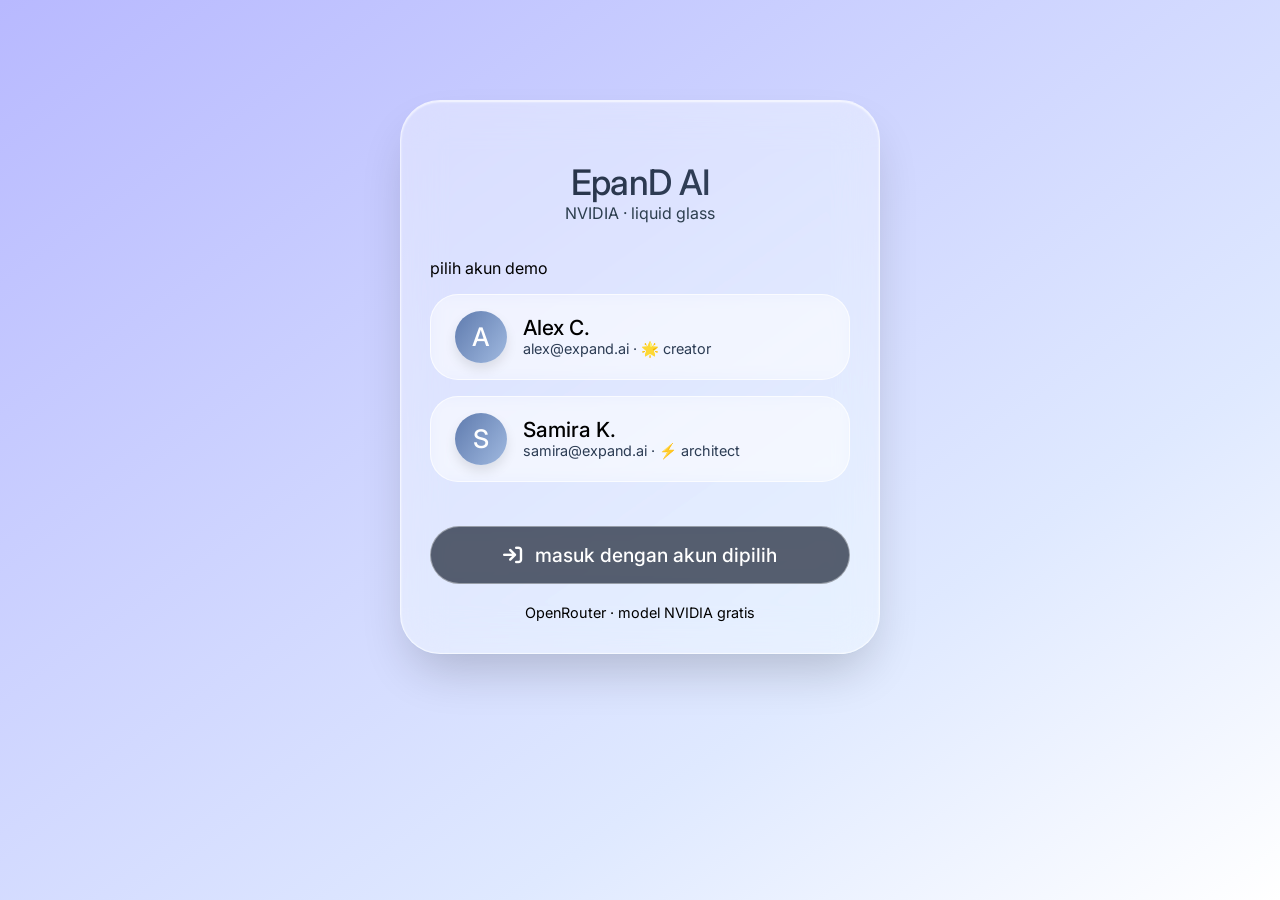
==== commit cda9c148: "Update index.html" ====
--- a/index.html
+++ b/index.html
@@ -3,7 +3,7 @@
 <head>
   <meta charset="UTF-8">
   <meta name="viewport" content="width=device-width, initial-scale=1.0, maximum-scale=1.0, user-scalable=yes">
-  <title>EpanD AI</title>
+  <title>EpanD AI · NVIDIA · glass</title>
   <!-- Fonts & Icons -->
   <link rel="preconnect" href="https://fonts.googleapis.com">
   <link rel="preconnect" href="https://fonts.gstatic.com" crossorigin>
@@ -162,15 +162,16 @@
       background: rgba(20, 30, 50, 0.9);
     }
 
-    /* ------ MAIN LAYOUT with SIDEBAR ------ */
+    /* ------ MAIN LAYOUT with SIDEBAR (desktop) ------ */
     .main-layout {
       display: flex;
       flex-direction: row;
       gap: 16px;
       min-height: 80vh;
-    }
-
-    /* SIDEBAR (settings) */
+      position: relative;
+    }
+
+    /* SIDEBAR (settings) - desktop */
     .settings-sidebar {
       width: 280px;
       backdrop-filter: blur(20px) saturate(200%);
@@ -182,7 +183,7 @@
       flex-direction: column;
       gap: 24px;
       flex-shrink: 0;
-      transition: all 0.2s;
+      transition: all 0.3s ease;
       height: fit-content;
     }
 
@@ -247,7 +248,6 @@
       transform: translateX(23px);
     }
 
-    /* model select in sidebar (secondary) but we also put quick select in navbar */
     .model-select-side {
       width: 100%;
       background: rgba(255,255,255,0.5);
@@ -327,6 +327,12 @@
       gap: 8px;
     }
 
+    .nav-controls {
+      display: flex;
+      align-items: center;
+      gap: 12px;
+    }
+
     .quick-model-selector {
       display: flex;
       align-items: center;
@@ -350,6 +356,25 @@
     .quick-model-selector i {
       font-size: 1.2rem;
       opacity: 0.8;
+    }
+
+    /* Tombol toggle sidebar untuk mobile */
+    .sidebar-toggle-btn {
+      display: none;
+      background: rgba(255,255,255,0.4);
+      border: 1px solid rgba(255,255,255,0.6);
+      border-radius: 40px;
+      width: 48px;
+      height: 48px;
+      font-size: 1.5rem;
+      color: #1e293b;
+      cursor: pointer;
+      align-items: center;
+      justify-content: center;
+      transition: 0.2s;
+    }
+    .sidebar-toggle-btn:active {
+      background: rgba(255,255,255,0.7);
     }
 
     /* chat window */
@@ -461,17 +486,52 @@
       transform: scale(0.9);
     }
 
-    /* mobile: sidebar collapses to top */
+    /* Overlay untuk mobile */
+    .sidebar-overlay {
+      display: none;
+      position: fixed;
+      top: 0;
+      left: 0;
+      width: 100%;
+      height: 100%;
+      background: rgba(0,0,0,0.2);
+      backdrop-filter: blur(3px);
+      z-index: 98;
+    }
+
+    /* Mobile: sidebar bisa di-toggle */
     @media (max-width: 800px) {
       .main-layout {
         flex-direction: column;
       }
+      
       .settings-sidebar {
-        width: 100%;
-        order: 2;
+        position: fixed;
+        top: 12px;
+        left: 12px;
+        width: calc(100% - 24px);
+        max-width: 320px;
+        height: calc(100vh - 24px);
+        z-index: 99;
+        transform: translateX(-120%);
+        transition: transform 0.3s ease;
+        overflow-y: auto;
       }
-      .chat-content {
-        order: 1;
+      
+      .settings-sidebar.open {
+        transform: translateX(0);
+      }
+      
+      .sidebar-toggle-btn {
+        display: flex;
+      }
+      
+      .sidebar-overlay {
+        display: block;
+      }
+      
+      .sidebar-overlay.hidden {
+        display: none;
       }
     }
   </style>
@@ -484,7 +544,7 @@
       <div class="logo-area">
         <i class="fas fa-sparkles logo-icon"></i>
         <h1>EpanD AI</h1>
-        <p style="color:#2c3e4e;">Simple Chatbot AI</p>
+        <p style="color:#2c3e4e;">NVIDIA · liquid glass</p>
       </div>
       <div style="margin: 1.2rem 0 0.8rem;">
         <p style="font-weight: 400; margin-bottom: 1rem;">pilih akun demo</p>
@@ -493,7 +553,7 @@
           <div class="account-avatar">A</div>
           <div class="account-info">
             <h3>Alex C.</h3>
-            <p>alex@expand.ai · 🌟 CC</p>
+            <p>alex@expand.ai · 🌟 creator</p>
           </div>
         </div>
         <!-- Akun 2 -->
@@ -501,20 +561,23 @@
           <div class="account-avatar">S</div>
           <div class="account-info">
             <h3>Samira K.</h3>
-            <p>samira@expand.ai · ⚡ ARC</p>
+            <p>samira@expand.ai · ⚡ architect</p>
           </div>
         </div>
       </div>
       <button class="btn-login" id="loginBtn"> <i class="fas fa-arrow-right-to-bracket" style="margin-right: 8px;"></i> masuk dengan akun dipilih</button>
-      <p style="text-align: center; margin-top: 20px; font-size: 0.9rem;">EpanD Creation</p>
+      <p style="text-align: center; margin-top: 20px; font-size: 0.9rem;">OpenRouter · model NVIDIA gratis</p>
     </div>
   </div>
 
-  <!-- MAIN SCREEN with SIDEBAR (settings) -->
+  <!-- MAIN SCREEN with TOGGLEABLE SIDEBAR -->
   <div id="mainScreen" class="screen">
+    <!-- Overlay untuk mobile -->
+    <div class="sidebar-overlay hidden" id="sidebarOverlay"></div>
+    
     <div class="main-layout">
       
-      <!-- LEFT SIDEBAR (settings & akun) -->
+      <!-- LEFT SIDEBAR (settings & akun) - bisa di-toggle di mobile -->
       <aside class="settings-sidebar glass-card" id="settingsSidebar">
         <h3><i class="fas fa-sliders-h"></i> Pengaturan</h3>
         
@@ -541,8 +604,8 @@
         </div>
 
         <div class="api-hint">
-          <i class="fas fa-key"></i> API Key aktif: <strong>sk-or-...5065</strong> (tersimpan)<br>
-          <span style="font-size: 0.8rem;">(simulasi fetch, lihat console)</span>
+          <i class="fas fa-key"></i> API Key: <strong style="font-size: 0.7rem;">sk-or-v1-acc5...5065</strong><br>
+          <span style="font-size: 0.8rem;">(terhubung ke OpenRouter)</span>
         </div>
 
         <!-- Account card inside sidebar -->
@@ -555,19 +618,24 @@
 
       <!-- RIGHT CHAT CONTENT -->
       <div class="chat-content">
-        <!-- Navbar with quick model switcher (NVIDIA models) -->
+        <!-- Navbar with quick model switcher & toggle sidebar button -->
         <div class="nav-glass">
           <div class="nav-brand">
             <i class="fas fa-cloud" style="font-size: 1.8rem;"></i>
             <span>EpanD</span>
           </div>
-          <div class="quick-model-selector">
-            <i class="fas fa-microchip"></i>
-            <select id="quickModelSelect" title="Ganti model AI langsung">
-              <option value="nvidia/nemotron-nano-9b-v2:free" selected>Nano 9B</option>
-              <option value="nvidia/nemotron-nano-12b-v2-vl:free">Nano 12B VL</option>
-              <option value="nvidia/nemotron-3-nano-30b-a3b:free">Nemotron 30B</option>
-            </select>
+          <div class="nav-controls">
+            <div class="quick-model-selector">
+              <i class="fas fa-microchip"></i>
+              <select id="quickModelSelect" title="Ganti model AI langsung">
+                <option value="nvidia/nemotron-nano-9b-v2:free" selected>Nano 9B</option>
+                <option value="nvidia/nemotron-nano-12b-v2-vl:free">Nano 12B VL</option>
+                <option value="nvidia/nemotron-3-nano-30b-a3b:free">Nemotron 30B</option>
+              </select>
+            </div>
+            <button class="sidebar-toggle-btn" id="sidebarToggleBtn">
+              <i class="fas fa-sliders-h"></i>
+            </button>
           </div>
         </div>
 
@@ -598,7 +666,7 @@
   (function() {
     // STATE
     let currentUser = { name: 'Alex C.', email: 'alex@expand.ai', avatar: 'A' };
-    // OpenRouter API key (sesuai permintaan)
+    // OPENROUTER API KEY (YANG BENAR)
     const OPENROUTER_API_KEY = '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';
     const openRouterBase = 'https://openrouter.ai/api/v1/chat/completions';
 
@@ -614,7 +682,7 @@
     const sendBtn = document.getElementById('sendMessageBtn');
     const messageInput = document.getElementById('messageInput');
     
-    // Model selectors: quick (navbar) dan sidebar
+    // Model selectors
     const quickModelSelect = document.getElementById('quickModelSelect');
     const modelSelectSide = document.getElementById('modelSelectSide');
     const currentModelLabel = document.getElementById('currentModelLabel');
@@ -622,7 +690,12 @@
     const darkModeToggle = document.getElementById('darkModeToggle');
     const tempRange = document.getElementById('tempRange');
 
-    // Sinkronisasi kedua dropdown model
+    // Sidebar toggle elements
+    const settingsSidebar = document.getElementById('settingsSidebar');
+    const sidebarToggleBtn = document.getElementById('sidebarToggleBtn');
+    const sidebarOverlay = document.getElementById('sidebarOverlay');
+
+    // Sinkronisasi model selectors
     function syncModelSelectors(value) {
       quickModelSelect.value = value;
       modelSelectSide.value = value;
@@ -636,7 +709,19 @@
       syncModelSelectors(e.target.value);
     });
 
-    // Login: pilih akun
+    // Sidebar toggle functions (untuk mobile)
+    function openSidebar() {
+      settingsSidebar.classList.add('open');
+      sidebarOverlay.classList.remove('hidden');
+    }
+    function closeSidebar() {
+      settingsSidebar.classList.remove('open');
+      sidebarOverlay.classList.add('hidden');
+    }
+    sidebarToggleBtn.addEventListener('click', openSidebar);
+    sidebarOverlay.addEventListener('click', closeSidebar);
+
+    // Login
     let selectedAccountRow = null;
     accountRows.forEach(row => {
       row.addEventListener('click', function() {
@@ -676,9 +761,10 @@
       loginScreen.classList.add('active');
       accountRows.forEach(r => r.style.background = 'rgba(255,255,255,0.3)');
       selectedAccountRow = null;
+      closeSidebar(); // tutup sidebar jika terbuka
     });
 
-    // dark mode
+    // Dark mode
     darkModeToggle.addEventListener('change', function(e) {
       if (e.target.checked) {
         document.body.style.background = 'linear-gradient(145deg, #1a2635 0%, #2a3444 100%)';
@@ -689,7 +775,7 @@
       }
     });
 
-    // Fungsi kirim pesan ke OpenRouter (dengan API key nyata)
+    // Fungsi kirim pesan ke OpenRouter (dengan API key yang benar)
     async function sendMessageToOpenRouter(userMessage, model, temperature) {
       // Tampilkan pesan user
       appendMessage(userMessage, 'user');
@@ -703,7 +789,7 @@
         temperature: parseFloat(temperature),
       };
 
-      console.log('Sending to OpenRouter with key:', OPENROUTER_API_KEY.slice(0,15)+'...', requestBody);
+      console.log('Sending to OpenRouter with key:', OPENROUTER_API_KEY.substring(0,15)+'...', requestBody);
 
       const typingId = showTypingIndicator();
 
@@ -720,8 +806,8 @@
         });
 
         if (!response.ok) {
-          const errorText = await response.text();
-          throw new Error(`HTTP ${response.status}: ${errorText}`);
+          const errorData = await response.json().catch(() => ({}));
+          throw new Error(`HTTP ${response.status}: ${errorData.error?.message || response.statusText}`);
         }
 
         const data = await response.json();
@@ -774,7 +860,7 @@
     function onSendMessage() {
       const text = messageInput.value.trim();
       if (!text) return;
-      const model = quickModelSelect.value;  // pakai model dari quick select (sama dengan sidebar)
+      const model = quickModelSelect.value;
       const temp = tempRange.value;
       sendMessageToOpenRouter(text, model, temp);
       messageInput.value = '';
@@ -785,10 +871,8 @@
       if (e.key === 'Enter') onSendMessage();
     });
 
-    // Inisialisasi label model
+    // Inisialisasi
     syncModelSelectors(quickModelSelect.value);
-    // Simpan api key di localStorage optional, sudah hardcoded
-    // Dark mode default off
     darkModeToggle.checked = false;
   })();
 </script>
